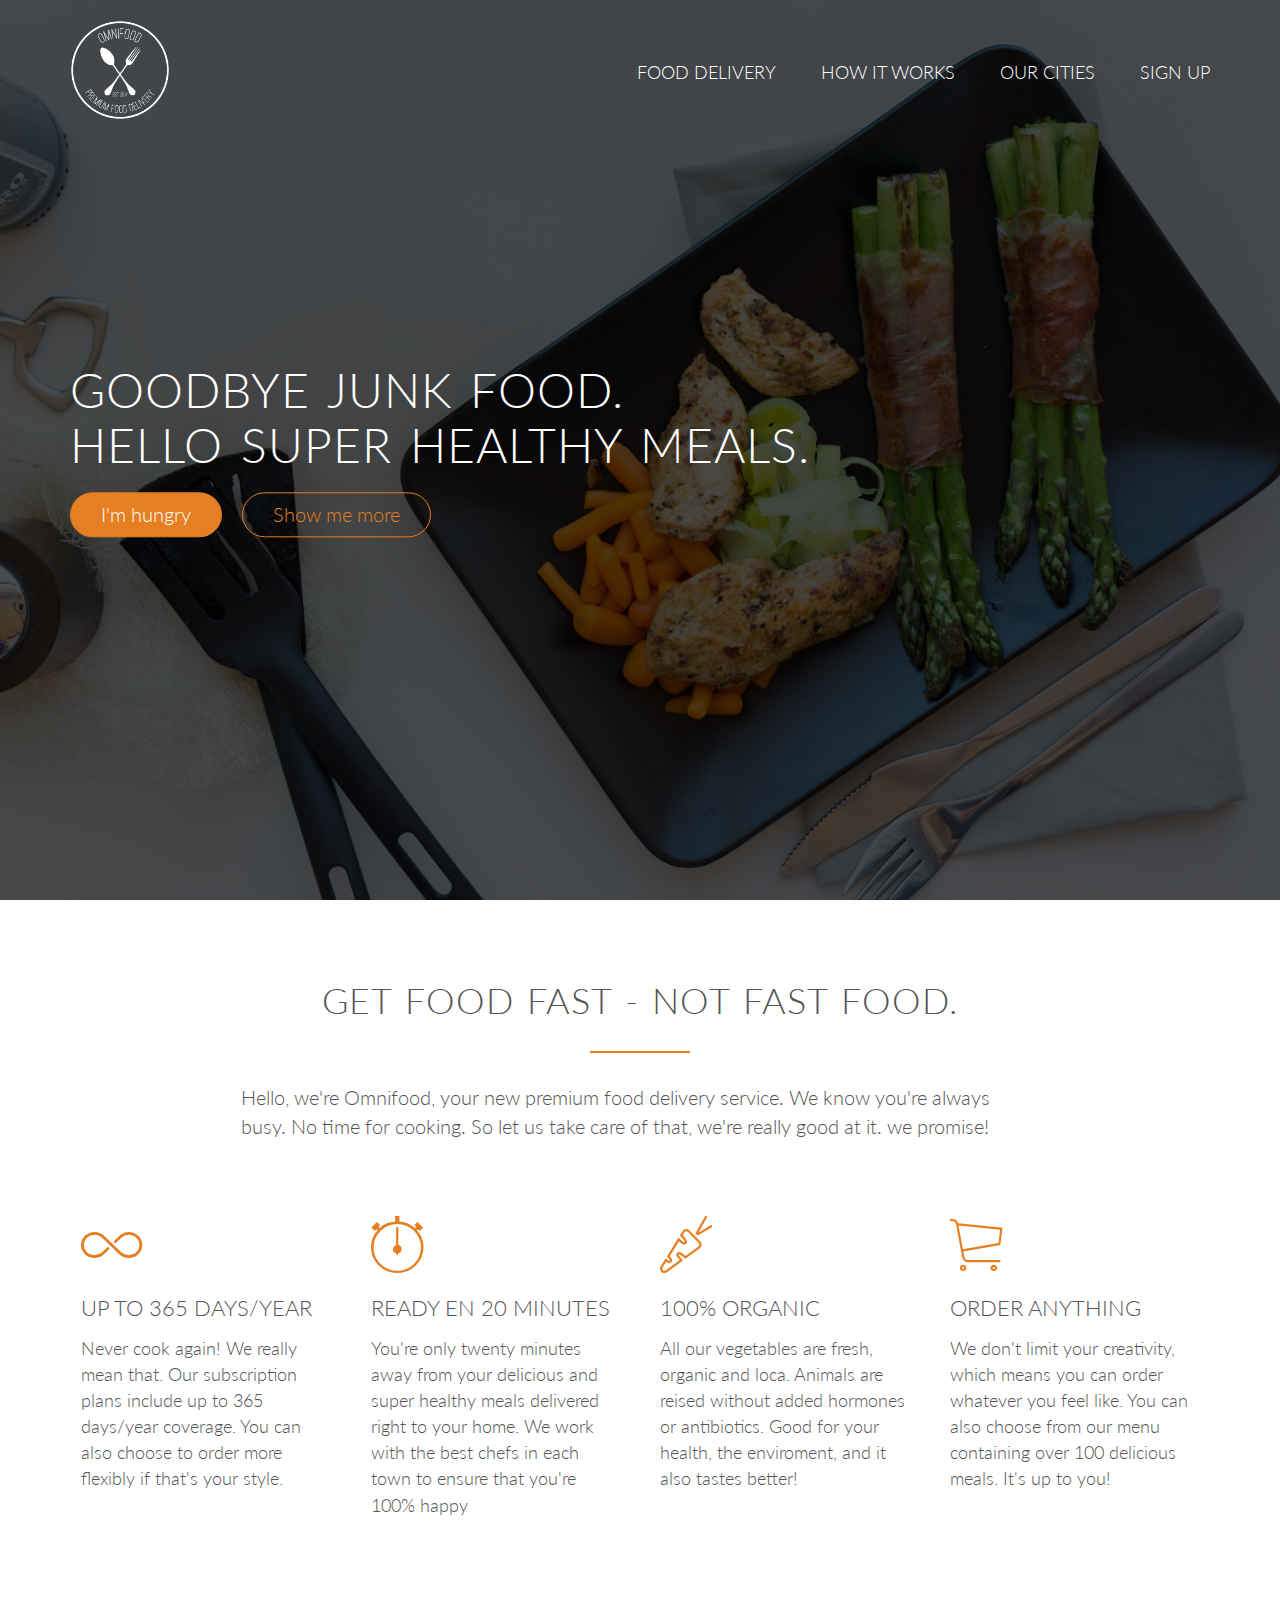
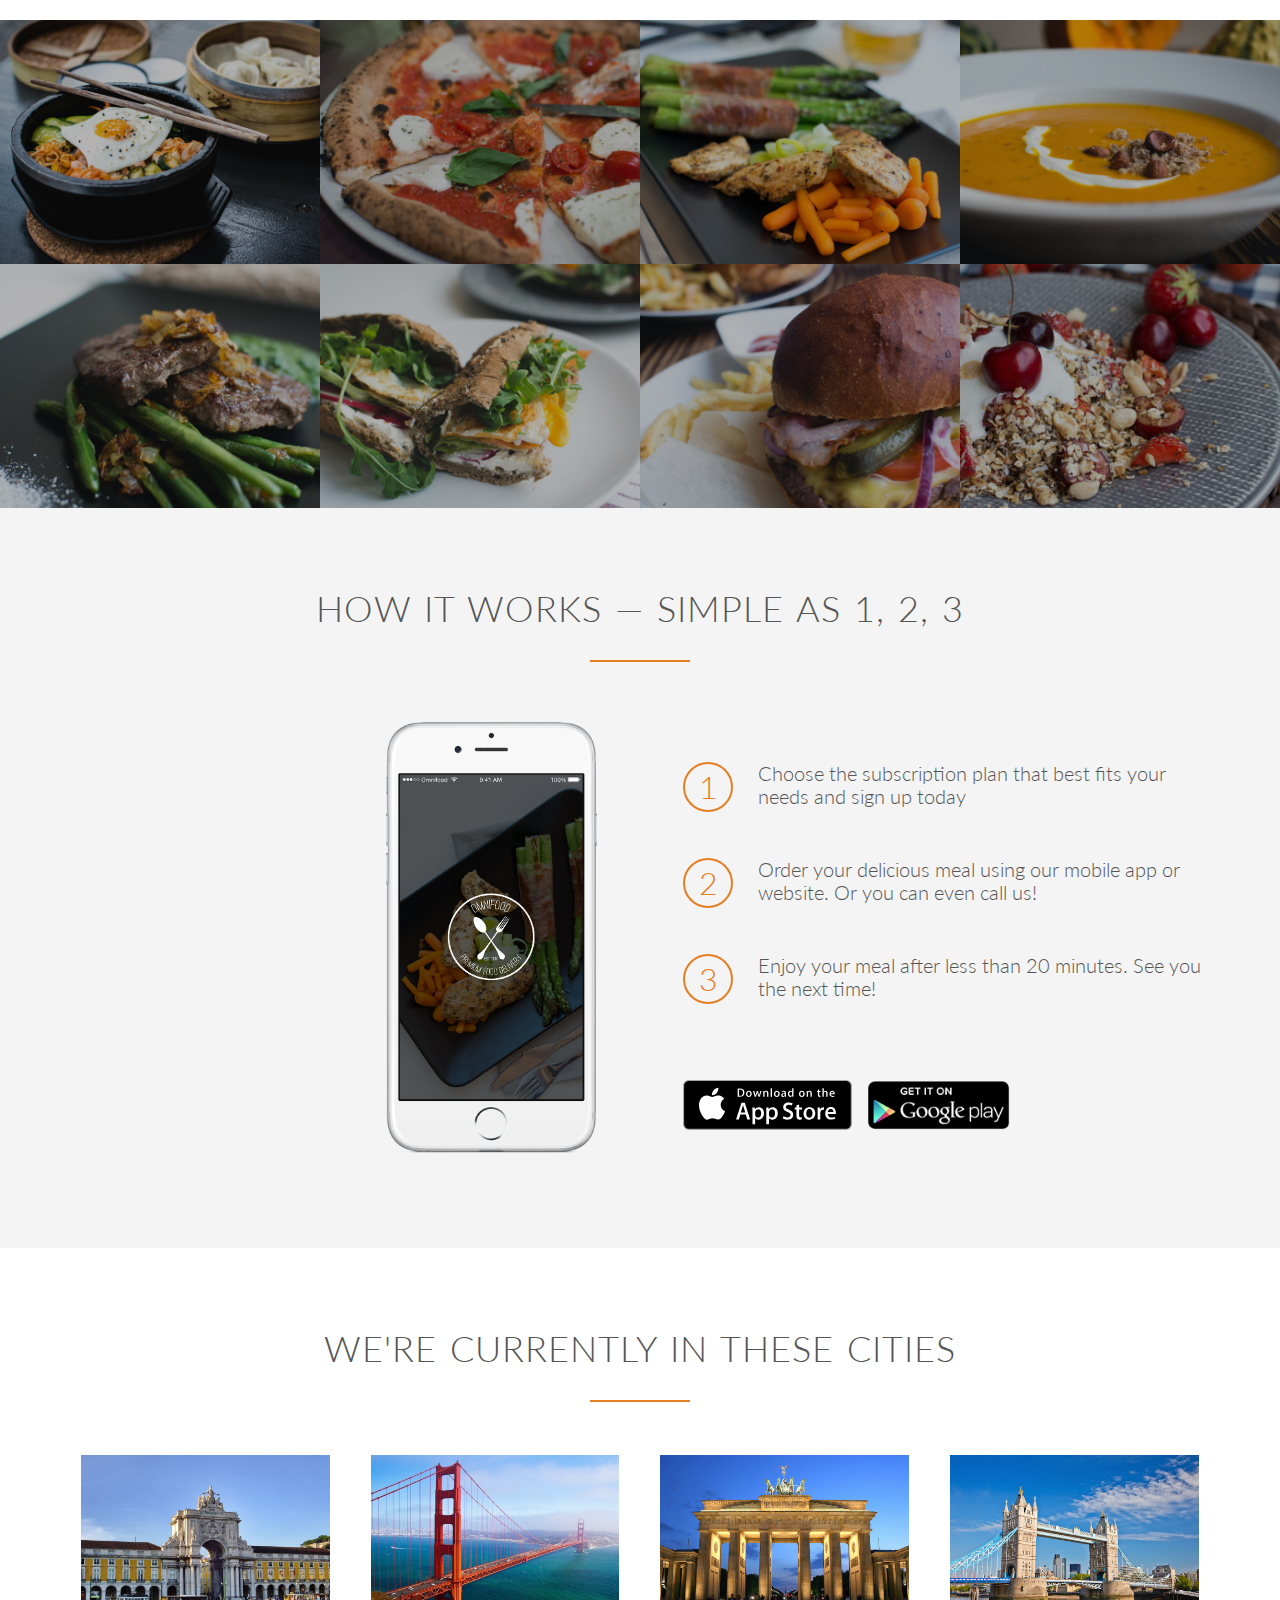
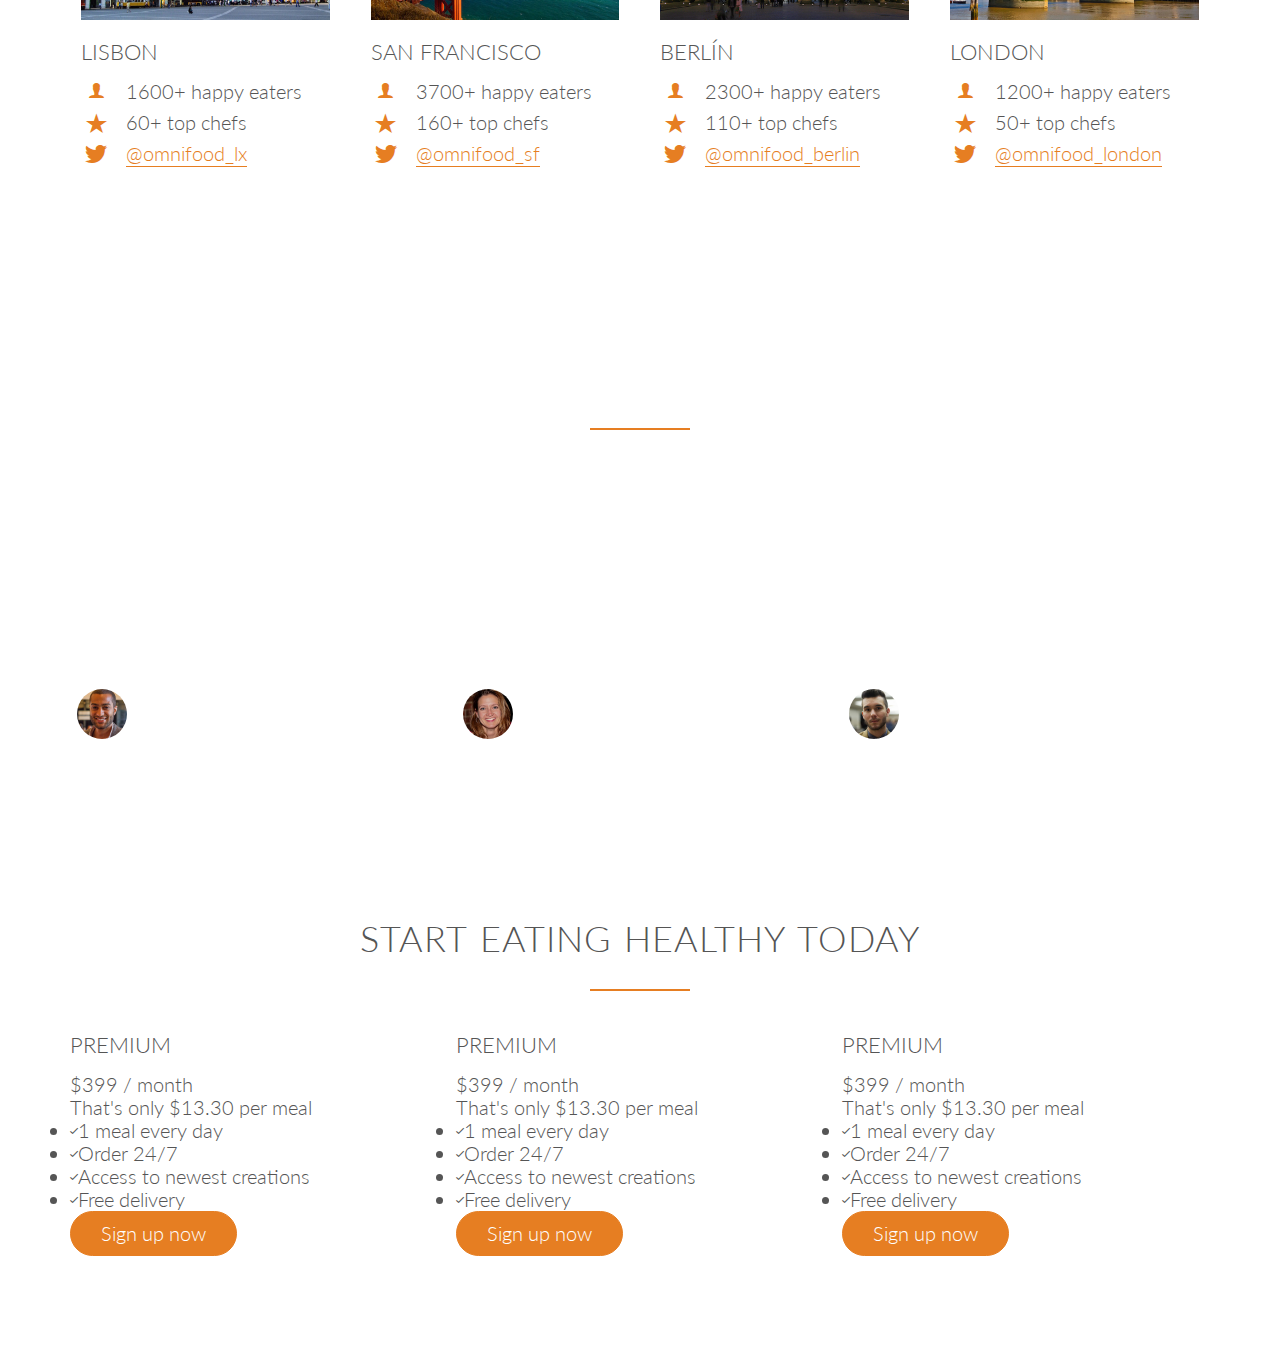
==== index.html @ 0e15d828 "subiendo" ====
<!DOCTYPE html>
<html lang="en">
  <head>
    <meta charset="UTF-8" />
    <meta http-equiv="X-UA-Compatible" content="IE=edge" />
    <meta name="viewport" content="width=device-width, initial-scale=1.0" />

    <link rel="stylesheet" href="./vendors/css/normalize.css" />
    <link rel="stylesheet" href="vendors/css/grid.css" />
    <link rel="stylesheet" href="./vendors/css/ionicons.css" />
    <link rel="stylesheet" href="./resources/css/style.css" />
    <link
      href="https://fonts.googleapis.com/css?family=Lato:100,300,400,300italic"
      rel="stylesheet"
      type="text/css"
    />
    <title>Omnifood</title>
  </head>
  <body>
    <header>
      <nav>
        <div class="row">
          <img
            src="./resources/img/logo-white.png"
            alt="Omnifood logo"
            class="logo"
          />
          <ul class="main-nav">
            <li><a href="#">Food delivery</a></li>
            <li><a href="#">How it works</a></li>
            <li><a href="#">Our cities</a></li>
            <li><a href="#">Sign up</a></li>
          </ul>
        </div>
      </nav>
      <div class="hero-text-box">
        <h1>
          Goodbye junk food.<br />
          Hello super healthy meals.
        </h1>
        <a class="btn btn-full" href="#">I'm hungry</a>
        <a class="btn btn-ghost" href="#">Show me more</a>
      </div>
    </header>

    <section class="section-features">
      <div class="row">
        <h2>Get food fast - not fast food.</h2>
        <p class="long-copy">
          Hello, we're Omnifood, your new premium food delivery service. We know
          you're always busy. No time for cooking. So let us take care of that,
          we're really good at it. we promise!
        </p>
      </div>
      <div class="row">
        <div class="col span-1-of-4 box">
          <i class="ion-ios-infinite-outline icon-big"></i>
          <h3>Up to 365 days/year</h3>
          <p>
            Never cook again! We really mean that. Our subscription plans
            include up to 365 days/year coverage. You can also choose to order
            more flexibly if that's your style.
          </p>
        </div>
        <div class="col span-1-of-4 box">
          <i class="ion-ios-stopwatch-outline icon-big"></i>
          <h3>Ready en 20 minutes</h3>
          <p>
            You're only twenty minutes away from your delicious and super
            healthy meals delivered right to your home. We work with the best
            chefs in each town to ensure that you're 100% happy
          </p>
        </div>
        <div class="col span-1-of-4 box">
          <i class="ion-ios-nutrition-outline icon-big"></i>
          <h3>100% organic</h3>
          <p>
            All our vegetables are fresh, organic and loca. Animals are reised
            without added hormones or antibiotics. Good for your health, the
            enviroment, and it also tastes better!
          </p>
        </div>
        <div class="col span-1-of-4 box">
          <i class="ion-ios-cart-outline icon-big"></i>
          <h3>Order anything</h3>
          <p>
            We don't limit your creativity, which means you can order whatever
            you feel like. You can also choose from our menu containing over 100
            delicious meals. It's up to you!
          </p>
        </div>
      </div>
    </section>

    <section class="section-meals">
      <ul class="meals-showcase clearfix">
        <li>
          <figure class="meal-photo">
            <img
              src="./resources/img/1.jpg"
              alt="Korean bibmbap with egg and vegetables"
            />
          </figure>
        </li>
        <li>
          <figure class="meal-photo">
            <img
              src="./resources/img/2.jpg"
              alt="Simple italian pizza with cherry tomatoes"
            />
          </figure>
        </li>
        <li>
          <figure class="meal-photo">
            <img
              src="./resources/img/3.jpg"
              alt="Chicken breast steak with vegetables"
            />
          </figure>
        </li>
        <li>
          <figure class="meal-photo">
            <img src="./resources/img/4.jpg" alt="Autumn pumpkin soup" />
          </figure>
        </li>
      </ul>
      <ul class="meals-showcase clearfix">
        <li>
          <figure class="meal-photo">
            <img
              src="./resources/img/5.jpg"
              alt="Paleo beef steak with vegetables"
            />
          </figure>
        </li>
        <li>
          <figure class="meal-photo">
            <img
              src="./resources/img/6.jpg"
              alt="Healthy baguette with egg and vegetables"
            />
          </figure>
        </li>
        <li>
          <figure class="meal-photo">
            <img
              src="./resources/img/7.jpg"
              alt="Burger with cheddar and bacon"
            />
          </figure>
        </li>
        <li>
          <figure class="meal-photo">
            <img
              src="./resources/img/8.jpg"
              alt="Granola with cherires and strawberries"
            />
          </figure>
        </li>
      </ul>
    </section>

    <section class="section-steps">
      <div class="row">
        <h2>How it works &mdash; Simple as 1, 2, 3</h2>
      </div>
      <div class="row">
        <div class="col span-1-of-2 steps-box">
          <img
            src="./resources/img/app-iPhone.png"
            alt="Omnifood app on iPhone"
            class="app-screen"
          />
        </div>
        <div class="col span-1-of-2 steps-box">
          <div class="works-step">
            <div>1</div>
            <p>
              Choose the subscription plan that best fits your needs and sign up
              today
            </p>
          </div>
          <div class="works-step">
            <div>2</div>
            <p>
              Order your delicious meal using our mobile app or website. Or you
              can even call us!
            </p>
          </div>
          <div class="works-step">
            <div>3</div>
            <p>
              Enjoy your meal after less than 20 minutes. See you the next time!
            </p>
          </div>

          <a href="#" class="btn-app"
            ><img src="./resources/img/download-app.svg" alt="App Store Button"
          /></a>
          <a href="#" class="btn-app"
            ><img
              src="./resources/img/download-app-android.png"
              alt="Google Store Button"
          /></a>
        </div>
      </div>
    </section>

    <section class="section-cities">
      <div class="row">
        <h2>We're currently in these cities</h2>
      </div>
      <div class="row">
        <div class="col span-1-of-4 box">
          <img src="./resources/img/lisbon-3.jpg" alt="Lisbon" />
          <h3>Lisbon</h3>
          <div class="city-feature">
            <i class="ion-ios-person icon-small"></i>
            1600+ happy eaters
          </div>
          <div class="city-feature">
            <i class="ion-ios-star icon-small"></i>
            60+ top chefs
          </div>
          <div class="city-feature">
            <i class="ion-social-twitter icon-small"></i>
            <a href="#">@omnifood_lx</a>
          </div>
        </div>
        <div class="col span-1-of-4 box">
          <img src="./resources/img/san-francisco.jpg" alt="San Francisco" />
          <h3>San Francisco</h3>
          <div class="city-feature">
            <i class="ion-ios-person icon-small"></i>
            3700+ happy eaters
          </div>
          <div class="city-feature">
            <i class="ion-ios-star icon-small"></i>
            160+ top chefs
          </div>
          <div class="city-feature">
            <i class="ion-social-twitter icon-small"></i>
            <a href="#">@omnifood_sf</a>
          </div>
        </div>
        <div class="col span-1-of-4 box">
          <img src="./resources/img/berlin.jpg" alt="Berlin" />
          <h3>Berlín</h3>
          <div class="city-feature">
            <i class="ion-ios-person icon-small"></i>
            2300+ happy eaters
          </div>
          <div class="city-feature">
            <i class="ion-ios-star icon-small"></i>
            110+ top chefs
          </div>
          <div class="city-feature">
            <i class="ion-social-twitter icon-small"></i>
            <a href="#">@omnifood_berlin</a>
          </div>
        </div>
        <div class="col span-1-of-4 box">
          <img src="./resources/img/london.jpg" alt="London" />
          <h3>London</h3>
          <div class="city-feature">
            <i class="ion-ios-person icon-small"></i>
            1200+ happy eaters
          </div>
          <div class="city-feature">
            <i class="ion-ios-star icon-small"></i>
            50+ top chefs
          </div>
          <div class="city-feature">
            <i class="ion-social-twitter icon-small"></i>
            <a href="#">@omnifood_london</a>
          </div>
        </div>
      </div>
    </section>

    <section class="section-testimonials">
      <div class="row">
        <h2>Our customers can't live withous us</h2>
      </div>
      <div class="row">
        <div class="col span-1-of-3">
          <blockquote>
            Omnifood is just awesome! I just launched a startup which leaves me
            with no time for cooking, so Omnifood is a life-saver. Now that I
            got used to it, I couldn't live without my daily meals!
            <cite
              ><img src="./resources/img/customer-1.jpg" alt="" />Alberto
              Duncan</cite
            >
          </blockquote>
        </div>
        <div class="col span-1-of-3">
          <blockquote>
            I was looking for a quick and ease food delivery service in San
            Francisco. I tried a lot of them and ended up with Omnifood. Best
            food delivery service in the Bay Area. Keep up the great work!
            <cite
              ><img src="./resources/img/customer-2.jpg" alt="" />Joana
              Silva</cite
            >
          </blockquote>
        </div>
        <div class="col span-1-of-3">
          <blockquote>
            Inexpensive healthy and great-tasting mels, delivered right to my
            home. We have lots of food delivery here in Lisbon, but no one comes
            even close to Omnifood. Me and my family are so in love!
            <cite
              ><img src="./resources/img/customer-3.jpg" alt="" />Milton
              Chapman</cite
            >
          </blockquote>
        </div>
      </div>
    </section>

    <section class="section-plans">
      <div class="row">
        <h2>Start eating healthy today</h2>
      </div>
      <div class="row">
        <div class="col span-1-of-3">
          <div class="plan-box">
            <div>
              <h3>Premium</h3>
              <p class="plan-price">$399 / month</p>
              <p class="plan-price-meal">That's only $13.30 per meal</p>
            </div>
            <div>
              <ul>
                <li><i class="ion-ios-checkmark-empty"></i>1 meal every day</li>
                <li><i class="ion-ios-checkmark-empty"></i>Order 24/7</li>
                <li>
                  <i class="ion-ios-checkmark-empty"></i>Access to newest
                  creations
                </li>
                <li><i class="ion-ios-checkmark-empty"></i>Free delivery</li>
              </ul>
            </div>
            <div>
              <a href="#" class="btn btn-full">Sign up now</a>
            </div>
          </div>
        </div>
        <div class="col span-1-of-3">
          <div class="plan-box">
            <div>
              <h3>Premium</h3>
              <p class="plan-price">$399 / month</p>
              <p class="plan-price-meal">That's only $13.30 per meal</p>
            </div>
            <div>
              <ul>
                <li><i class="ion-ios-checkmark-empty"></i>1 meal every day</li>
                <li><i class="ion-ios-checkmark-empty"></i>Order 24/7</li>
                <li>
                  <i class="ion-ios-checkmark-empty"></i>Access to newest
                  creations
                </li>
                <li><i class="ion-ios-checkmark-empty"></i>Free delivery</li>
              </ul>
            </div>
            <div>
              <a href="#" class="btn btn-full">Sign up now</a>
            </div>
          </div>
        </div>
        <div class="col span-1-of-3">
          <div class="plan-box">
            <div>
              <h3>Premium</h3>
              <p class="plan-price">$399 / month</p>
              <p class="plan-price-meal">That's only $13.30 per meal</p>
            </div>
            <div>
              <ul>
                <li><i class="ion-ios-checkmark-empty"></i>1 meal every day</li>
                <li><i class="ion-ios-checkmark-empty"></i>Order 24/7</li>
                <li>
                  <i class="ion-ios-checkmark-empty"></i>Access to newest
                  creations
                </li>
                <li><i class="ion-ios-checkmark-empty"></i>Free delivery</li>
              </ul>
            </div>
            <div>
              <a href="#" class="btn btn-full">Sign up now</a>
            </div>
          </div>
        </div>
      </div>
    </section>
  </body>
</html>
---- vendors/css/grid.css ----
/*  SECTIONS  ============================================================================= */

.section {
	clear: both;
	padding: 0px;
	margin: 0px;
}

/*  GROUPING  ============================================================================= */

.row {
    zoom: 1; /* For IE 6/7 (trigger hasLayout) */
}

.row:before,
.row:after {
    content:"";
    display:table;
}
.row:after {
    clear:both;
}

/*  GRID COLUMN SETUP   ==================================================================== */

.col {
	display: block;
	float:left;
	margin: 1% 0 1% 1.6%;
}

.col:first-child { margin-left: 0; } /* all browsers except IE6 and lower */


/*  REMOVE MARGINS AS ALL GO FULL WIDTH AT 480 PIXELS */

@media only screen and (max-width: 480px) {
	.col { 
		/*margin: 1% 0 1% 0%;*/
        margin: 0;
	}
}


/*  GRID OF TWO   ============================================================================= */


.span-2-of-2 {
	width: 100%;
}

.span-1-of-2 {
	width: 49.2%;
}

/*  GO FULL WIDTH AT LESS THAN 480 PIXELS */

@media only screen and (max-width: 480px) {
	.span-2-of-2 {
		width: 100%; 
	}
	.span-1-of-2 {
		width: 100%; 
	}
}


/*  GRID OF THREE   ============================================================================= */

	
.span-3-of-3 {
	width: 100%; 
}

.span-2-of-3 {
	width: 66.13%; 
}

.span-1-of-3 {
	width: 32.26%; 
}


/*  GO FULL WIDTH AT LESS THAN 480 PIXELS */

@media only screen and (max-width: 480px) {
	.span-3-of-3 {
		width: 100%; 
	}
	.span-2-of-3 {
		width: 100%; 
	}
	.span-1-of-3 {
		width: 100%;
	}
}

/*  GRID OF FOUR   ============================================================================= */

	
.span-4-of-4 {
	width: 100%; 
}

.span-3-of-4 {
	width: 74.6%; 
}

.span-2-of-4 {
	width: 49.2%; 
}

.span-1-of-4 {
	width: 23.8%; 
}


/*  GO FULL WIDTH AT LESS THAN 480 PIXELS */

@media only screen and (max-width: 480px) {
	.span-4-of-4 {
		width: 100%; 
	}
	.span-3-of-4 {
		width: 100%; 
	}
	.span-2-of-4 {
		width: 100%; 
	}
	.span-1-of-4 {
		width: 100%; 
	}
}


/*  GRID OF FIVE   ============================================================================= */

	
.span-5-of-5 {
	width: 100%;
}

.span-4-of-5 {
  	width: 79.68%; 
}

.span-3-of-5 {
  	width: 59.36%; 
}

.span-2-of-5 {
  	width: 39.04%;
}

.span-1-of-5 {
  	width: 18.72%;
}


/*  GO FULL WIDTH AT LESS THAN 480 PIXELS */

@media only screen and (max-width: 480px) {
	.span-5-of-5 {
		width: 100%; 
	}
	.span-4-of-5 {
		width: 100%; 
	}
	.span-3-of-5 {
		width: 100%; 
	}
	.span-2-of-5 {
		width: 100%; 
	}
	.span-1-of-5 {
		width: 100%; 
	}
}


/*  GRID OF SIX   ============================================================================= */


.span-6-of-6 {
	width: 100%;
}

.span-5-of-6 {
  	width: 83.06%;
}

.span-4-of-6 {
  	width: 66.13%;
}

.span-3-of-6 {
  	width: 49.2%;
}

.span-2-of-6 {
  	width: 32.26%;
}

.span-1-of-6 {
  	width: 15.33%;
}


/*  GO FULL WIDTH AT LESS THAN 480 PIXELS */

@media only screen and (max-width: 480px) {
	.span-6-of-6 {
		width: 100%; 
	}
	.span-5-of-6 {
		width: 100%; 
	}
	.span-4-of-6 {
		width: 100%; 
	}
	.span-3-of-6 {
		width: 100%; 
	}
	.span-2-of-6 {
		width: 100%; 
	}
	.span-1-of-6 {
		width: 100%; 
	}
}



/*  GRID OF SEVEN   ============================================================================= */


.span-7-of-7 {
	width: 100%;
}

.span-6-of-7 {
	width: 85.48%;
}

.span-5-of-7 {
  	width: 70.97%;
}

.span-4-of-7 {
  	width: 56.45%;
}

.span-3-of-7 {
  	width: 41.94%;
}

.span-2-of-7 {
  	width: 27.42%;
}

.span-1-of-7 {
  	width: 12.91%;
}


/*  GO FULL WIDTH AT LESS THAN 480 PIXELS */

@media only screen and (max-width: 480px) {
	.span-7-of-7 {
		width: 100%; 
	}
	.span-6-of-7 {
		width: 100%; 
	}
	.span-5-of-7 {
		width: 100%; 
	}
	.span-4-of-7 {
		width: 100%; 
	}
	.span-3-of-7 {
		width: 100%; 
	}
	.span-2-of-7 {
		width: 100%; 
	}
	.span-1-of-7 {
		width: 100%; 
	}
}


/*  GRID OF EIGHT   ============================================================================= */

	
.span-8-of-8 {
	width: 100%;
}

.span-7-of-8 {
	width: 87.3%; 
}

.span-6-of-8 {
	width: 74.6%; 
}

.span-5-of-8 {
	width: 61.9%; 
}

.span-4-of-8 {
	width: 49.2%; 
}

.span-3-of-8 {
	width: 36.5%;
}

.span-2-of-8 {
	width: 23.8%; 
}

.span-1-of-8 {
	width: 11.1%; 
}


/*  GO FULL WIDTH AT LESS THAN 480 PIXELS */

@media only screen and (max-width: 480px) {
	.span-8-of-8 {
		width: 100%; 
	}
	.span-7-of-8 {
		width: 100%; 
	}
	.span-6-of-8 {
		width: 100%; 
	}
	.span-5-of-8 {
		width: 100%; 
	}
	.span-4-of-8 {
		width: 100%; 
	}
	.span-3-of-8 {
		width: 100%; 
	}
	.span-2-of-8 {
		width: 100%; 
	}
	.span-1-of-8 {
		width: 100%; 
	}
}


/*  GRID OF NINE   ============================================================================= */


.span-9-of-9 {
	width: 100%;
}

.span-8-of-9 {
	width: 88.71%;
}

.span-7-of-9 {
	width: 77.42%; 
}

.span-6-of-9 {
	width: 66.13%; 
}

.span-5-of-9 {
	width: 54.84%; 
}

.span-4-of-9 {
	width: 43.55%; 
}

.span-3-of-9 {
	width: 32.26%;
}

.span-2-of-9 {
	width: 20.97%; 
}

.span-1-of-9 {
	width: 9.68%; 
}


/*  GO FULL WIDTH AT LESS THAN 480 PIXELS */

@media only screen and (max-width: 480px) {
	.span-9-of-9 {
		width: 100%; 
	}
	.span-8-of-9 {
		width: 100%; 
	}
	.span-7-of-9 {
		width: 100%; 
	}
	.span-6-of-9 {
		width: 100%; 
	}
	.span-5-of-9 {
		width: 100%; 
	}
	.span-4-of-9 {
		width: 100%; 
	}
	.span-3-of-9 {
		width: 100%; 
	}
	.span-2-of-9 {
		width: 100%; 
	}
	.span-1-of-9 {
		width: 100%; 
	}
}


/*  GRID OF TEN   ============================================================================= */


.span-10-of-10 {
	width: 100%;
}

.span-9-of-10 {
	width: 89.84%;
}

.span-8-of-10 {
	width: 79.68%;
}

.span-7-of-10 {
	width: 69.52%; 
}

.span-6-of-10 {
	width: 59.36%; 
}

.span-5-of-10 {
	width: 49.2%; 
}

.span-4-of-10 {
	width: 39.04%; 
}

.span-3-of-10 {
	width: 28.88%;
}

.span-2-of-10 {
	width: 18.72%; 
}

.span-1-of-10 {
	width: 8.56%; 
}


/*  GO FULL WIDTH AT LESS THAN 480 PIXELS */

@media only screen and (max-width: 480px) {
	.span-10-of-10 {
		width: 100%; 
	}
	.span-9-of-10 {
		width: 100%; 
	}
	.span-8-of-10 {
		width: 100%; 
	}
	.span-7-of-10 {
		width: 100%; 
	}
	.span-6-of-10 {
		width: 100%; 
	}
	.span-5-of-10 {
		width: 100%; 
	}
	.span-4-of-10 {
		width: 100%; 
	}
	.span-3-of-10 {
		width: 100%; 
	}
	.span-2-of-10 {
		width: 100%; 
	}
	.span-1-of-10 {
		width: 100%; 
	}
}


/*  GRID OF ELEVEN   ============================================================================= */

.span-11-of-11 {
	width: 100%;
}

.span-10-of-11 {
	width: 90.76%;
}

.span-9-of-11 {
	width: 81.52%;
}

.span-8-of-11 {
	width: 72.29%;
}

.span-7-of-11 {
	width: 63.05%; 
}

.span-6-of-11 {
	width: 53.81%; 
}

.span-5-of-11 {
	width: 44.58%; 
}

.span-4-of-11 {
	width: 35.34%; 
}

.span-3-of-11 {
	width: 26.1%;
}

.span-2-of-11 {
	width: 16.87%; 
}

.span-1-of-11 {
	width: 7.63%; 
}


/*  GO FULL WIDTH AT LESS THAN 480 PIXELS */

@media only screen and (max-width: 480px) {
	.span-11-of-11 {
		width: 100%; 
	}
	.span-10-of-11 {
		width: 100%; 
	}
	.span-9-of-11 {
		width: 100%; 
	}
	.span-8-of-11 {
		width: 100%; 
	}
	.span-7-of-11 {
		width: 100%; 
	}
	.span-6-of-11 {
		width: 100%; 
	}
	.span-5-of-11 {
		width: 100%; 
	}
	.span-4-of-11 {
		width: 100%; 
	}
	.span-3-of-11 {
		width: 100%; 
	}
	.span-2-of-11 {
		width: 100%; 
	}
	.span-1-of-11 {
		width: 100%; 
	}
}


/*  GRID OF TWELVE   ============================================================================= */

.span-12-of-12 {
	width: 100%;
}

.span-11-of-12 {
	width: 91.53%;
}

.span-10-of-12 {
	width: 83.06%;
}

.span-9-of-12 {
	width: 74.6%;
}

.span-8-of-12 {
	width: 66.13%;
}

.span-7-of-12 {
	width: 57.66%; 
}

.span-6-of-12 {
	width: 49.2%; 
}

.span-5-of-12 {
	width: 40.73%; 
}

.span-4-of-12 {
	width: 32.26%; 
}

.span-3-of-12 {
	width: 23.8%;
}

.span-2-of-12 {
	width: 15.33%; 
}

.span-1-of-12 {
	width: 6.86%; 
}


/*  GO FULL WIDTH AT LESS THAN 480 PIXELS */

@media only screen and (max-width: 480px) {
	.span-12-of-12 {
		width: 100%; 
	}
	.span-11-of-12 {
		width: 100%; 
	}
	.span-10-of-12 {
		width: 100%; 
	}
	.span-9-of-12 {
		width: 100%; 
	}
	.span-8-of-12 {
		width: 100%; 
	}
	.span-7-of-12 {
		width: 100%; 
	}
	.span-6-of-12 {
		width: 100%; 
	}
	.span-5-of-12 {
		width: 100%; 
	}
	.span-4-of-12 {
		width: 100%; 
	}
	.span-3-of-12 {
		width: 100%; 
	}
	.span-2-of-12 {
		width: 100%; 
	}
	.span-1-of-12 {
		width: 100%; 
	}
}
---- resources/css/style.css ----
/*BASIC SETUP*/

* {
  margin: 0;
  padding: 0;
  box-sizing: border-box;
}

html {
  background-color: #fff;
  color: #555;
  font-family: "Lato", "Arial", sans-serif;
  font-weight: 300;
  font-size: 20px;
  text-rendering: optimizeLegibility;
}

.clearfix {
  zoom: 1;
}

.clearfix::after {
  content: ".";
  clear: both;
  display: block;
  height: 0;
  visibility: hidden;
}

/*REUSABLE COMPONENTS*/

.row {
  max-width: 1140px;
  margin: 0 auto;
}

section {
  padding: 80px 0;
}

.box {
  padding: 1%;
}

/*HEADINGS*/

h1,
h2,
h3 {
  font-weight: 300;
  text-transform: uppercase;
}

h1 {
  margin-top: 0;
  margin-bottom: 20px;
  color: #fff;
  font-size: 240%;
  word-spacing: 4px;
  letter-spacing: 1px;
}

h2 {
  font-size: 180%;
  word-spacing: 2px;
  text-align: center;
  margin-bottom: 30px;
  letter-spacing: 1px;
}

h2::after {
  content: " ";
  display: block;
  height: 2px;
  background-color: #e67e22;
  width: 100px;
  margin: 0 auto;
  margin-top: 30px;
}

h3 {
  font-size: 110%;
  margin-bottom: 15px;
}

/*PARAGRAPHS*/
.long-copy {
  line-height: 145%;
  width: 70%;
  margin-left: 15%;
}

.box p {
  font-size: 90%;
  line-height: 145%;
}

/*ICONS*/
.icon-big {
  font-size: 350%;
  display: block;
  color: #e67e22;
  margin-bottom: 10px;
}

.icon-small {
  display: inline-block;
  width: 30px;
  text-align: center;
  color: #e67e22;
  font-size: 120%;
  /*Secrets to align text and icons*/
  line-height: 120%;
  margin-right: 10px;
  vertical-align: middle;
  margin-top: -4px;
}

/*LINKS*/
a:link,
a:visited {
  color: #e67e22;
  text-decoration: none;
  padding-bottom: 1px;
  border-bottom: 1px solid #e67e22;
  transition: border-bottom 0.2s, color 0.2s;
}

a:hover,
a:active {
  color: #555;
  border-bottom: 1px solid transparent;
}

/*BUTTONS*/

.btn:link,
.btn:visited {
  display: inline-block;
  padding: 10px 30px;
  font-weight: 300;
  text-decoration: none;
  border-radius: 25px;
  transition: background-color 0.2s, border 0.2s, color 0.2s;
}

.btn:hover,
.btn:active {
  background-color: #cf6d17;
}

.btn-full:link,
.btn-full:visited {
  background-color: #e67e22;
  border: 1px solid #e67e22;
  color: #fff;
  margin-right: 15px;
}

.btn-ghost:link,
.btn-ghost:visited {
  border: 1px solid #e67e22;
  color: #e67e22;
}

.btn-full:hover,
.btn-full:active {
  border: 1px solid #cf6d17;
}

.btn-ghost:hover,
.btn-ghost:active {
  border: 1px solid #e67e22;
  color: #fff;
}

/*HEADER STYLES*/

header {
  background-image: linear-gradient(rgba(0, 0, 0, 0.7), rgba(0, 0, 0, 0.7)),
    url("./img/hero.jpg");
  background-size: cover;
  background-position: center;
  background-attachment: fixed;
  height: 100vh;
}

.hero-text-box {
  position: absolute;
  width: 1140px;
  top: 50%;
  left: 50%;
  transform: translate(-50%, -50%);
}

.logo {
  height: 100px;
  width: auto;
  float: left;
  margin-top: 20px;
}

.main-nav {
  float: right;
  list-style: none;
  margin-top: 60px;
}

.main-nav li {
  display: inline-block;
  margin-left: 40px;
}

.main-nav li a:link,
.main-nav li a:visited {
  padding: 8px 0;
  color: #fff;
  text-decoration: none;
  text-transform: uppercase;
  font-size: 90%;
  border-bottom: 2px solid transparent;
  transition: border-bottom 0.2s ease;
}

.main-nav li a:hover,
.main-nav li a:active {
  border-bottom: 2px solid #e67e22;
}

/*FEATURES*/
.section-features .long-copy {
  margin-bottom: 40px;
}

/*MEALS*/
.section-meals {
  padding: 0;
}

.meals-showcase {
  list-style: none;
  width: 100%;
}

.meals-showcase li {
  display: block;
  float: left;
  width: 25%;
}

.meal-photo {
  width: 100%;
  margin: 0;
  overflow: hidden;
  background-color: #000;
}

.meal-photo img {
  opacity: 0.7;
  width: 100%;
  height: auto;
  transform: scale(1.15);
  transition: transform 0.5s, opacity 0.5s;
}

.meal-photo img:hover {
  opacity: 1;
  transform: scale(1.03);
}

/*HOW IT WORKS*/
.section-steps {
  background-color: #f4f4f4;
}

.steps-box:first-child {
  text-align: right;
  padding-right: 3%;
  margin-top: 30px;
}

.steps-box:last-child {
  padding-left: 3%;
  margin-top: 70px;
}

.app-screen {
  width: 40%;
}

.works-step {
  margin-bottom: 50px;
}

.works-step:last-of-type {
  margin-bottom: 80px;
}

.works-step div {
  color: #e67e22;
  border: 2px solid #e67e22;
  display: block;
  border-radius: 50px;
  height: 50px;
  width: 50px;
  text-align: center;
  padding: 5px;
  float: left;
  font-size: 160%;
  margin-right: 25px;
}

.btn-app:link,
.btn-app:visited {
  border: 0;
}

.btn-app img {
  height: 50px;
  width: auto;
  margin-right: 10px;
}

/*CITIES*/

.box img {
  width: 100%;
  height: auto;
  margin-bottom: 15px;
}

.city-feature {
  margin-bottom: 5px;
}

/*TESTIMONIALS*/

.section-testimonials {
  background-image: linear-gradient(rgba(0, 0, 0, 0.8), rgba(0, 0, 0, 0.8)),
    url("./img/back-customers.jpg");
  background-size: cover;
  color: #fff;
  background-attachment: fixed;
}

blockquote {
  padding: 2%;
  font-style: italic;
  line-height: 145%;
  position: relative;
  margin-top: 40px;
}

blockquote::before {
  content: "\201C";
  font-size: 500%;
  display: block;
  position: absolute;
  top: -5px;
  left: -5px;
}

cite {
  font-size: 90%;
  margin-top: 25px;
  display: block;
}

cite img {
  height: 50px;
  border-radius: 50%;
  margin-right: 10px;
  vertical-align: middle;
}
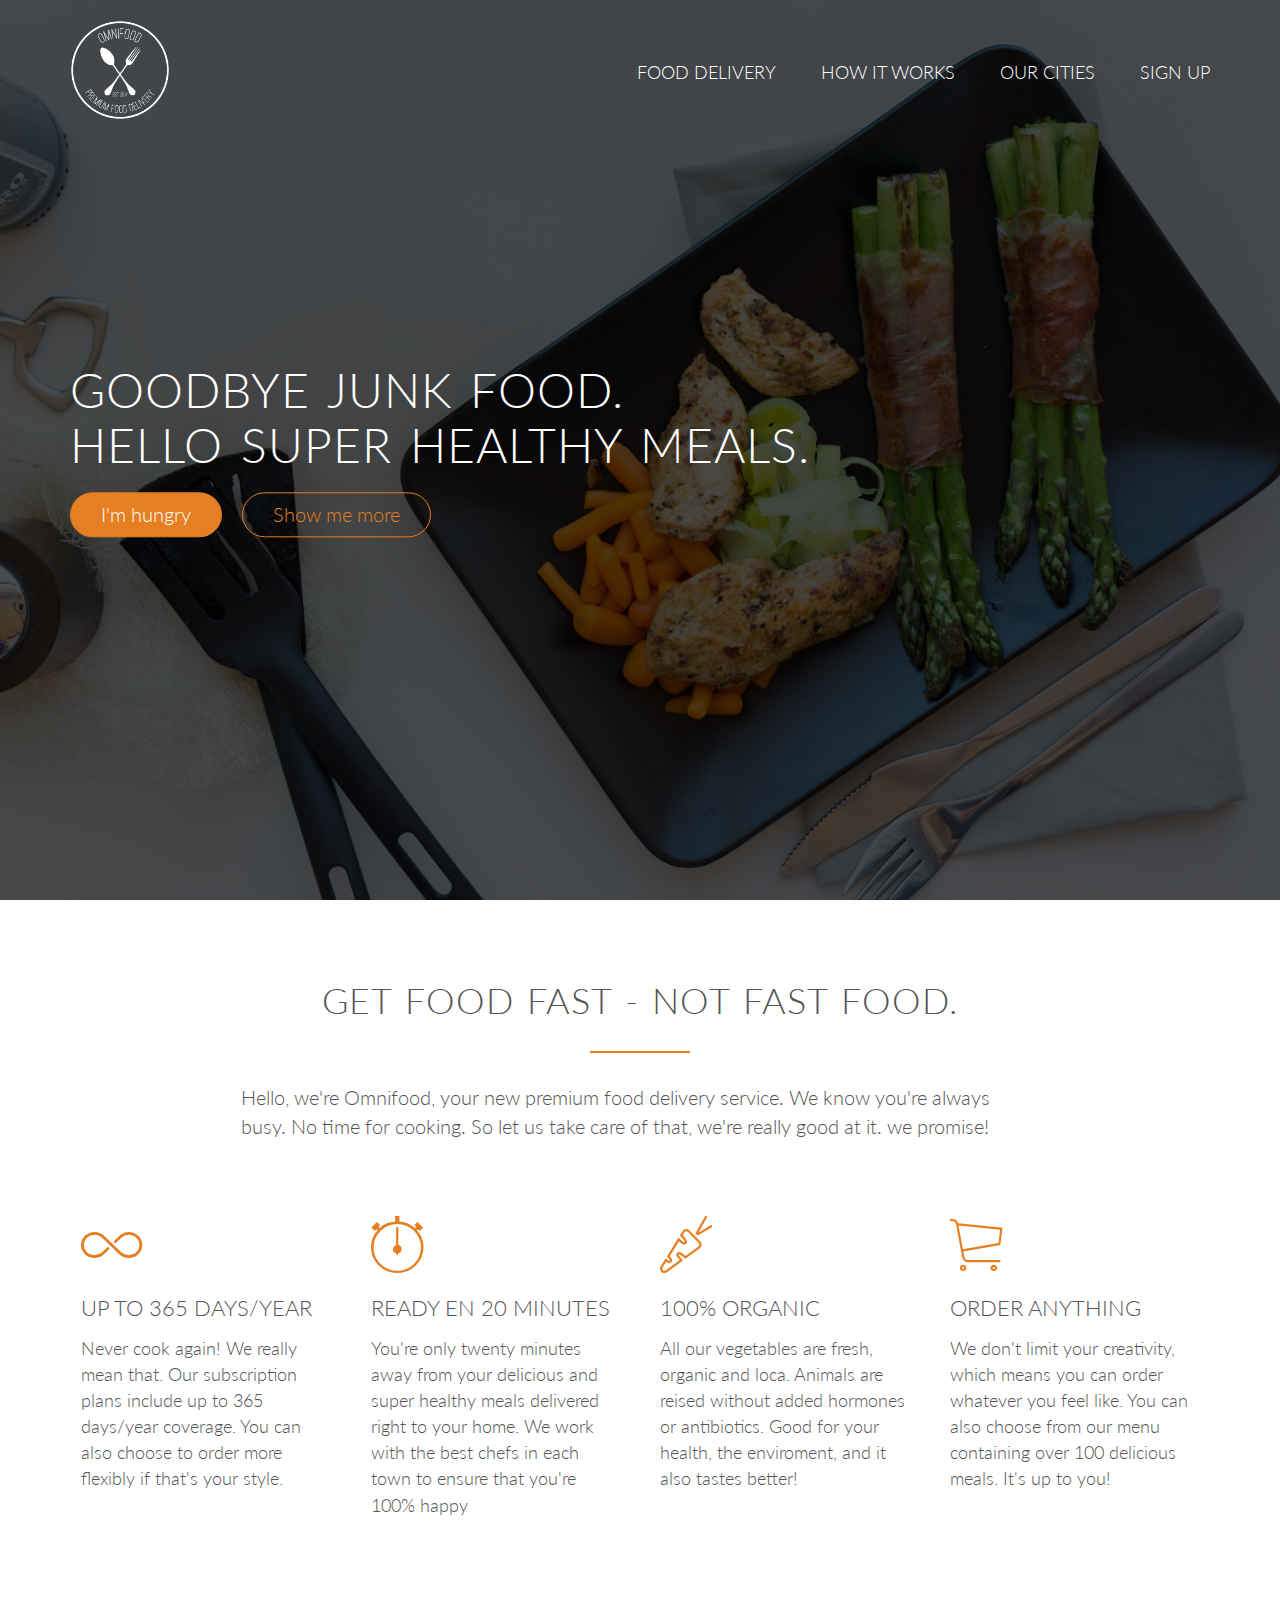
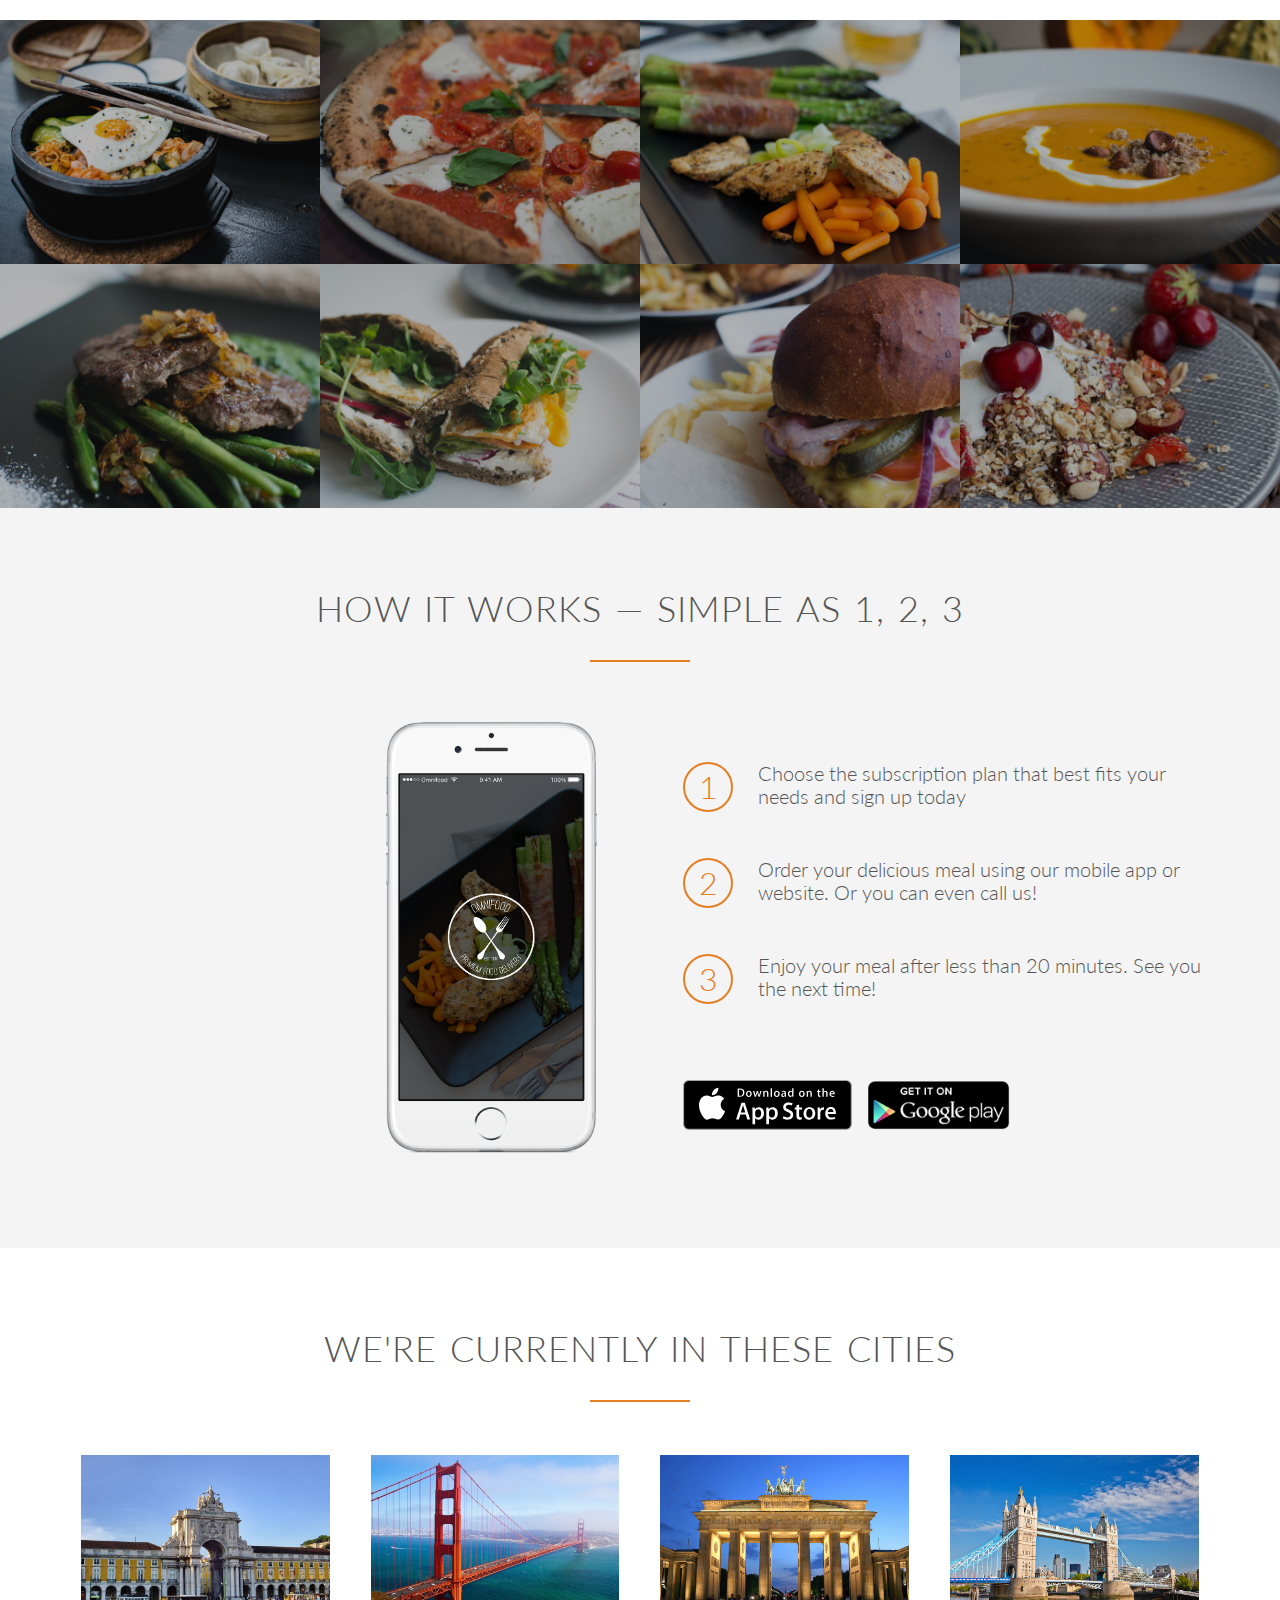
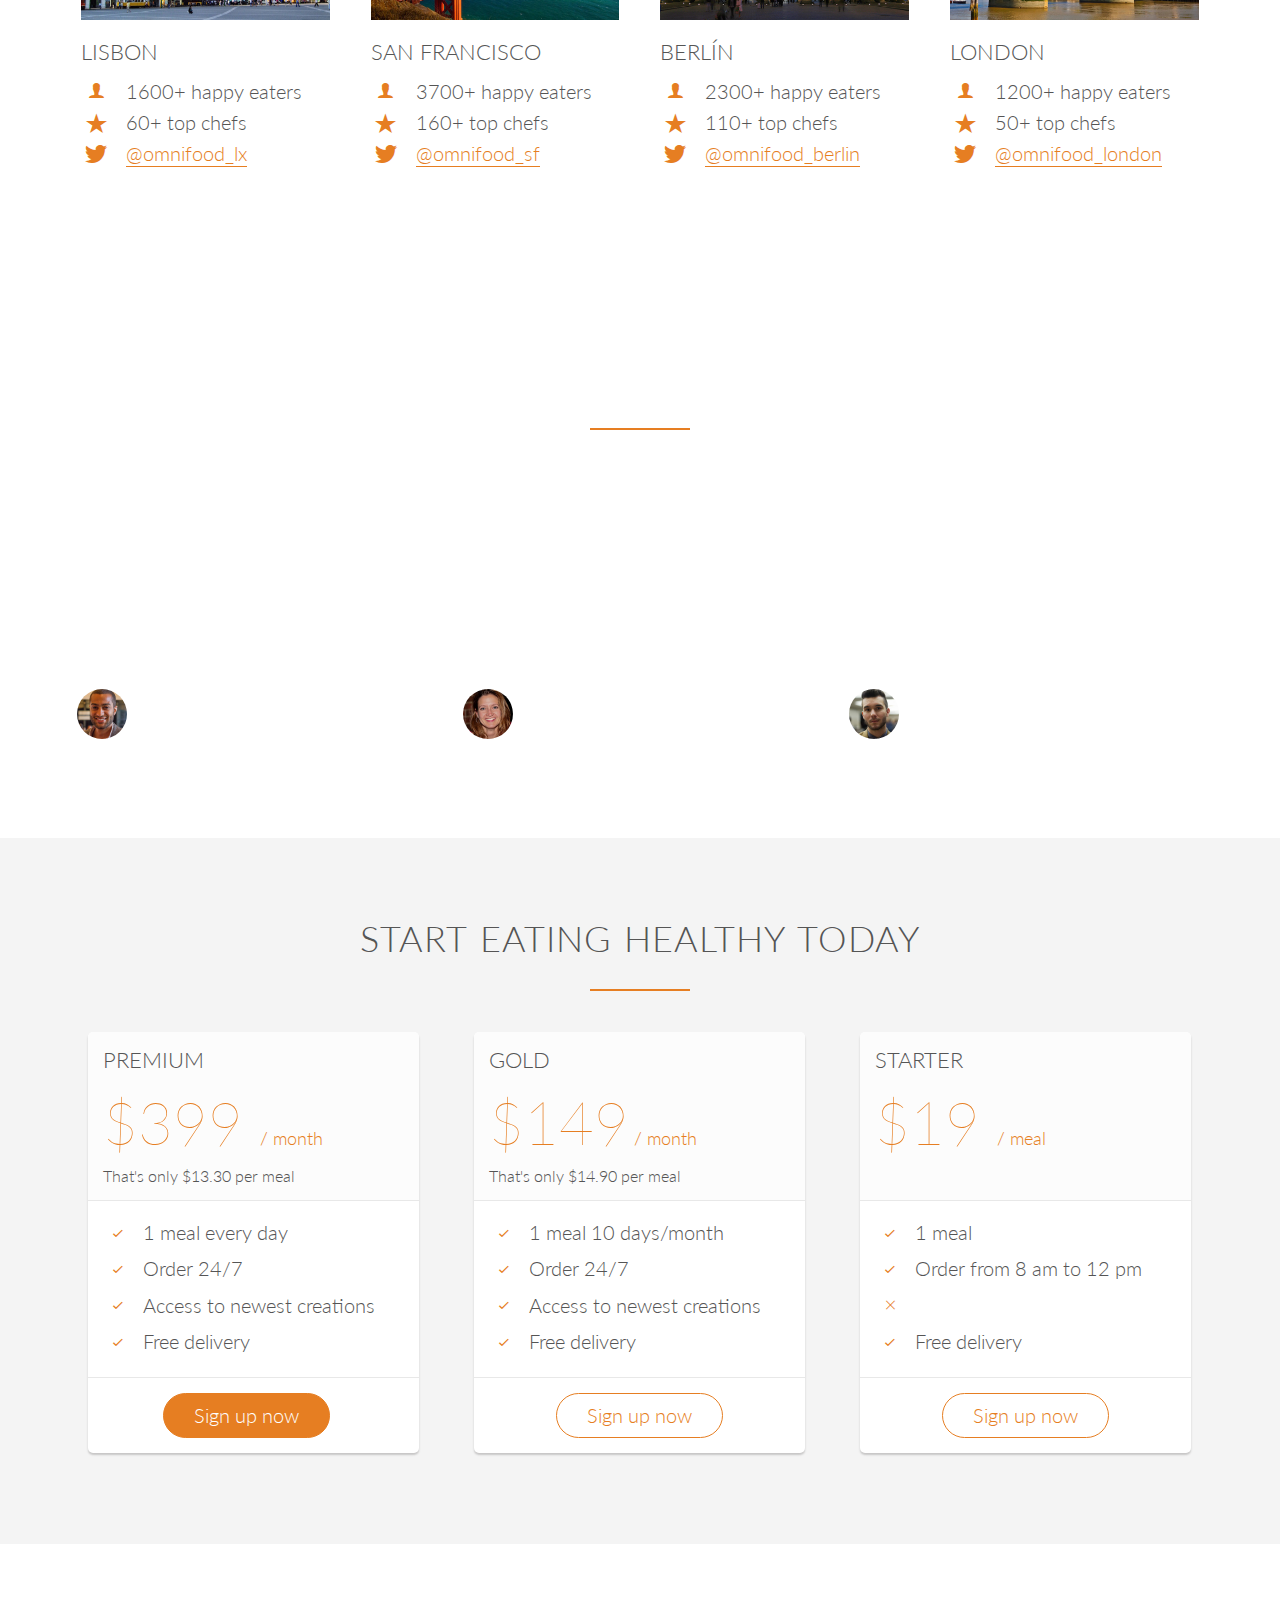
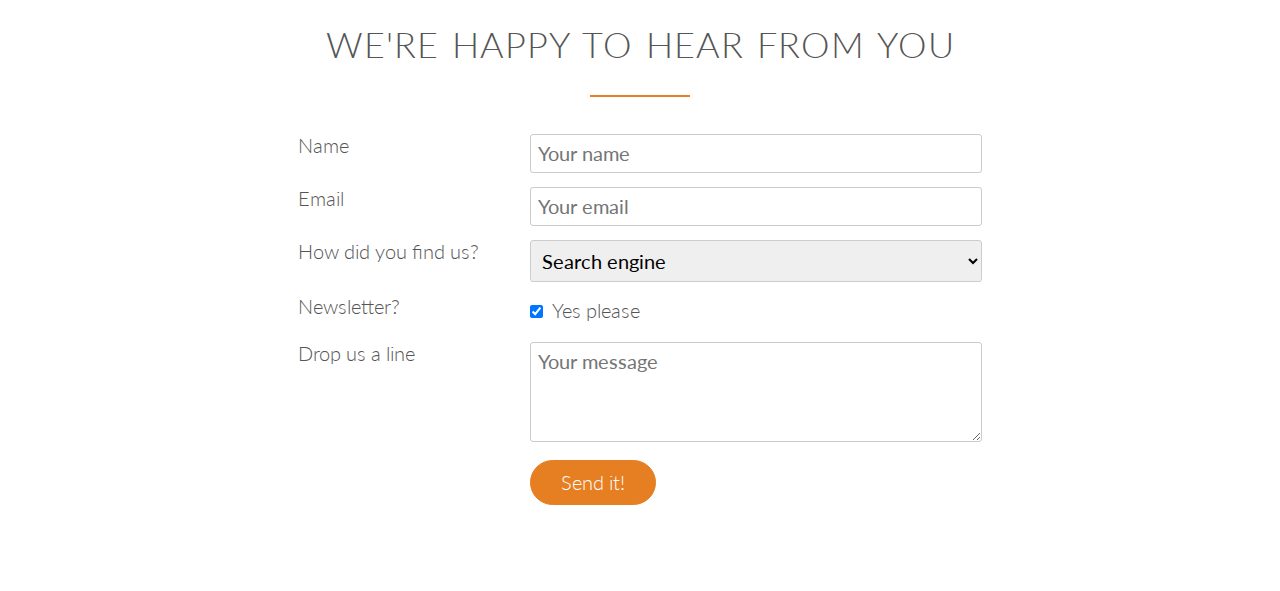
==== commit 8a79b695: "forms" ====
--- a/index.html
+++ b/index.html
@@ -328,18 +328,26 @@
           <div class="plan-box">
             <div>
               <h3>Premium</h3>
-              <p class="plan-price">$399 / month</p>
+              <p class="plan-price">$399 <span> / month</span></p>
               <p class="plan-price-meal">That's only $13.30 per meal</p>
             </div>
             <div>
               <ul>
-                <li><i class="ion-ios-checkmark-empty"></i>1 meal every day</li>
-                <li><i class="ion-ios-checkmark-empty"></i>Order 24/7</li>
-                <li>
-                  <i class="ion-ios-checkmark-empty"></i>Access to newest
-                  creations
-                </li>
-                <li><i class="ion-ios-checkmark-empty"></i>Free delivery</li>
+                <li>
+                  <i class="ion-ios-checkmark-empty icon-small"></i>1 meal every
+                  day
+                </li>
+                <li>
+                  <i class="ion-ios-checkmark-empty icon-small"></i>Order 24/7
+                </li>
+                <li>
+                  <i class="ion-ios-checkmark-empty icon-small"></i>Access to
+                  newest creations
+                </li>
+                <li>
+                  <i class="ion-ios-checkmark-empty icon-small"></i>Free
+                  delivery
+                </li>
               </ul>
             </div>
             <div>
@@ -350,49 +358,147 @@
         <div class="col span-1-of-3">
           <div class="plan-box">
             <div>
-              <h3>Premium</h3>
-              <p class="plan-price">$399 / month</p>
-              <p class="plan-price-meal">That's only $13.30 per meal</p>
+              <h3>Gold</h3>
+              <p class="plan-price">$149<span> / month</span></p>
+              <p class="plan-price-meal">That's only $14.90 per meal</p>
             </div>
             <div>
               <ul>
-                <li><i class="ion-ios-checkmark-empty"></i>1 meal every day</li>
-                <li><i class="ion-ios-checkmark-empty"></i>Order 24/7</li>
-                <li>
-                  <i class="ion-ios-checkmark-empty"></i>Access to newest
-                  creations
-                </li>
-                <li><i class="ion-ios-checkmark-empty"></i>Free delivery</li>
+                <li>
+                  <i class="ion-ios-checkmark-empty icon-small"></i>1 meal 10
+                  days/month
+                </li>
+                <li>
+                  <i class="ion-ios-checkmark-empty icon-small"></i>Order 24/7
+                </li>
+                <li>
+                  <i class="ion-ios-checkmark-empty icon-small"></i>Access to
+                  newest creations
+                </li>
+                <li>
+                  <i class="ion-ios-checkmark-empty icon-small"></i>Free
+                  delivery
+                </li>
               </ul>
             </div>
             <div>
-              <a href="#" class="btn btn-full">Sign up now</a>
+              <a href="#" class="btn btn-ghost">Sign up now</a>
             </div>
           </div>
         </div>
         <div class="col span-1-of-3">
           <div class="plan-box">
             <div>
-              <h3>Premium</h3>
-              <p class="plan-price">$399 / month</p>
-              <p class="plan-price-meal">That's only $13.30 per meal</p>
+              <h3>Starter</h3>
+              <p class="plan-price">$19 <span> / meal</span></p>
+              <p class="plan-price-meal">&nbsp;</p>
             </div>
             <div>
               <ul>
-                <li><i class="ion-ios-checkmark-empty"></i>1 meal every day</li>
-                <li><i class="ion-ios-checkmark-empty"></i>Order 24/7</li>
-                <li>
-                  <i class="ion-ios-checkmark-empty"></i>Access to newest
-                  creations
-                </li>
-                <li><i class="ion-ios-checkmark-empty"></i>Free delivery</li>
+                <li>
+                  <i class="ion-ios-checkmark-empty icon-small"></i>1 meal
+                </li>
+                <li>
+                  <i class="ion-ios-checkmark-empty icon-small"></i>Order from 8
+                  am to 12 pm
+                </li>
+                <li>
+                  <i class="ion-ios-close-empty icon-small"></i>
+                </li>
+                <li>
+                  <i class="ion-ios-checkmark-empty icon-small"></i>Free
+                  delivery
+                </li>
               </ul>
             </div>
             <div>
-              <a href="#" class="btn btn-full">Sign up now</a>
-            </div>
-          </div>
-        </div>
+              <a href="#" class="btn btn-ghost">Sign up now</a>
+            </div>
+          </div>
+        </div>
+      </div>
+    </section>
+
+    <section class="section-form">
+      <div class="row">
+        <h2>We're happy to hear from you</h2>
+      </div>
+      <div class="row">
+        <form method="post" action="#" class="contact-form">
+          <div class="row">
+            <div class="col span-1-of-3">
+              <label for="">Name</label>
+            </div>
+            <div class="col span-2-of-3">
+              <input
+                type="text"
+                name="name"
+                id="name"
+                placeholder="Your name"
+                required
+              />
+            </div>
+          </div>
+          <div class="row">
+            <div class="col span-1-of-3">
+              <label for="">Email</label>
+            </div>
+            <div class="col span-2-of-3">
+              <input
+                type="email"
+                name="email"
+                id="email"
+                placeholder="Your email"
+                required
+              />
+            </div>
+          </div>
+          <div class="row">
+            <div class="col span-1-of-3">
+              <label for="">How did you find us?</label>
+            </div>
+            <div class="col span-2-of-3">
+              <select name="find-us" id="find-us">
+                <option value="friends">Friends</option>
+                <option value="search" selected>Search engine</option>
+                <option value="ad">Advertisement</option>
+                <option value="other">Other</option>
+              </select>
+            </div>
+          </div>
+
+          <div class="row">
+            <div class="col span-1-of-3">
+              <label for="">Newsletter?</label>
+            </div>
+            <div class="col span-2-of-3">
+              <input type="checkbox" name="news" id="news" checked />
+              Yes please
+            </div>
+          </div>
+          <div class="row">
+            <div class="col span-1-of-3">
+              <label for="">Drop us a line</label>
+            </div>
+            <div class="col span-2-of-3">
+              <textarea
+                name="message"
+                id="message"
+                cols="30"
+                rows="10"
+                placeholder="Your message"
+              ></textarea>
+            </div>
+          </div>
+          <div class="row">
+            <div class="col span-1-of-3">
+              <label for="">&nbsp;</label>
+            </div>
+            <div class="col span-2-of-3">
+              <input type="submit" value="Send it!" />
+            </div>
+          </div>
+        </form>
       </div>
     </section>
   </body>
--- a/resources/css/style.css
+++ b/resources/css/style.css
@@ -135,7 +135,8 @@
 /*BUTTONS*/
 
 .btn:link,
-.btn:visited {
+.btn:visited,
+input[type="submit"] {
   display: inline-block;
   padding: 10px 30px;
   font-weight: 300;
@@ -150,7 +151,8 @@
 }
 
 .btn-full:link,
-.btn-full:visited {
+.btn-full:visited,
+input[type="submit"] {
   background-color: #e67e22;
   border: 1px solid #e67e22;
   color: #fff;
@@ -164,7 +166,9 @@
 }
 
 .btn-full:hover,
-.btn-full:active {
+.btn-full:active,
+input[type="submit"]:hover,
+input[type="submit"]:active {
   border: 1px solid #cf6d17;
 }
 
@@ -372,3 +376,86 @@
   margin-right: 10px;
   vertical-align: middle;
 }
+
+/*SIGN UP*/
+
+.section-plans {
+  background-color: #f4f4f4;
+}
+
+.plan-box {
+  background-color: #fff;
+  border-radius: 5px;
+  width: 90%;
+  margin-left: 5%;
+  box-shadow: 0 2px 2px rgb(199, 198, 198);
+}
+
+.plan-box div {
+  padding: 15px;
+  border-bottom: 1px solid #e8e8e8;
+}
+
+.plan-box div:first-child {
+  background-color: #fcfcfc;
+  border-top-left-radius: 5px;
+  border-top-right-radius: 5px;
+}
+
+.plan-box div:last-child {
+  text-align: center;
+  border: 0;
+}
+
+.plan-price {
+  font-size: 300%;
+  margin-bottom: 10px;
+  font-weight: 100;
+  color: #e67e22;
+}
+
+.plan-price span {
+  font-size: 30%;
+  font-weight: 300;
+}
+
+.plan-price-meal {
+  font-size: 80%;
+}
+
+.plan-box ul {
+  list-style: none;
+}
+
+.plan-box ul li {
+  padding: 5px 0;
+}
+
+/*FORM*/
+
+.contact-form {
+  width: 60%;
+  margin: 0 auto;
+}
+
+input[type="text"],
+input[type="email"],
+select,
+textarea {
+  width: 100%;
+  padding: 7px;
+  border-radius: 3px;
+  border: 1px solid #ccc;
+}
+
+textarea {
+  height: 100px;
+}
+
+input[type="checkbox"] {
+  margin: 10px 5px 10px 0;
+}
+
+*:focus {
+  outline: none;
+}
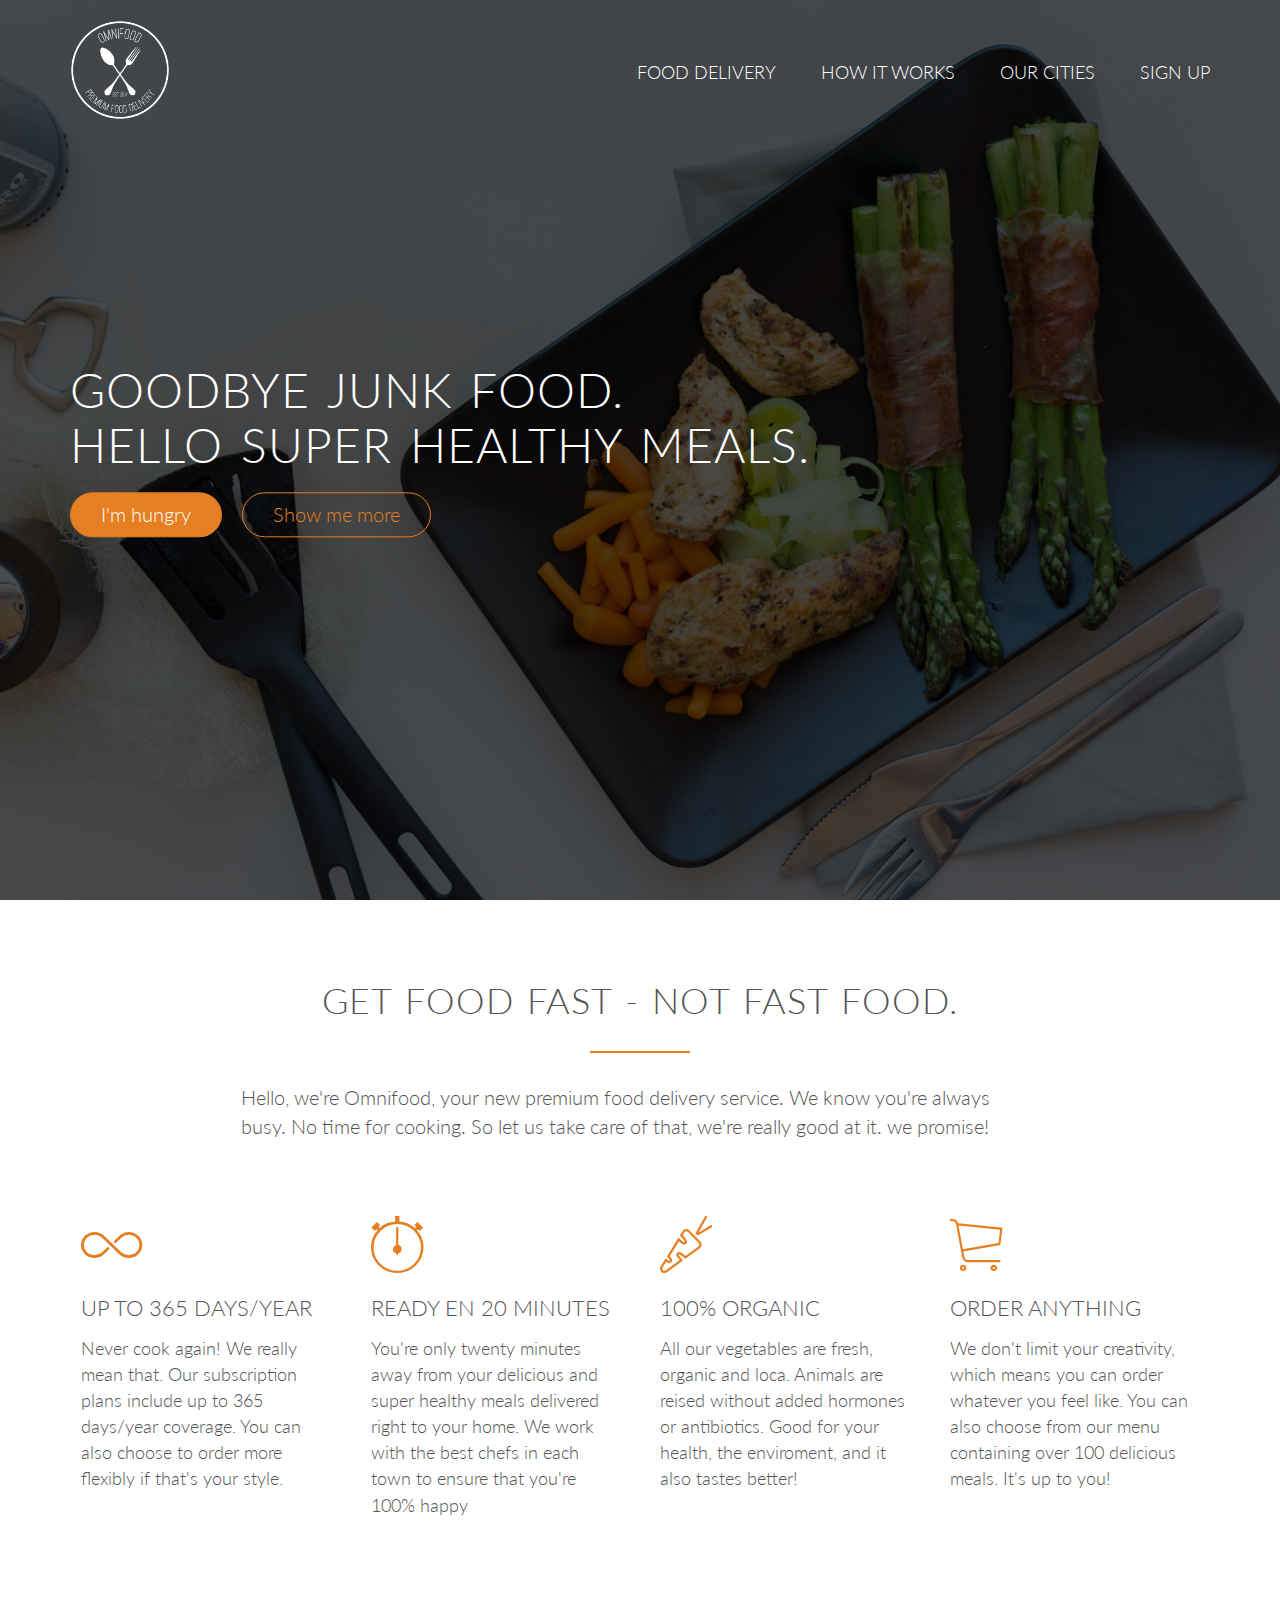
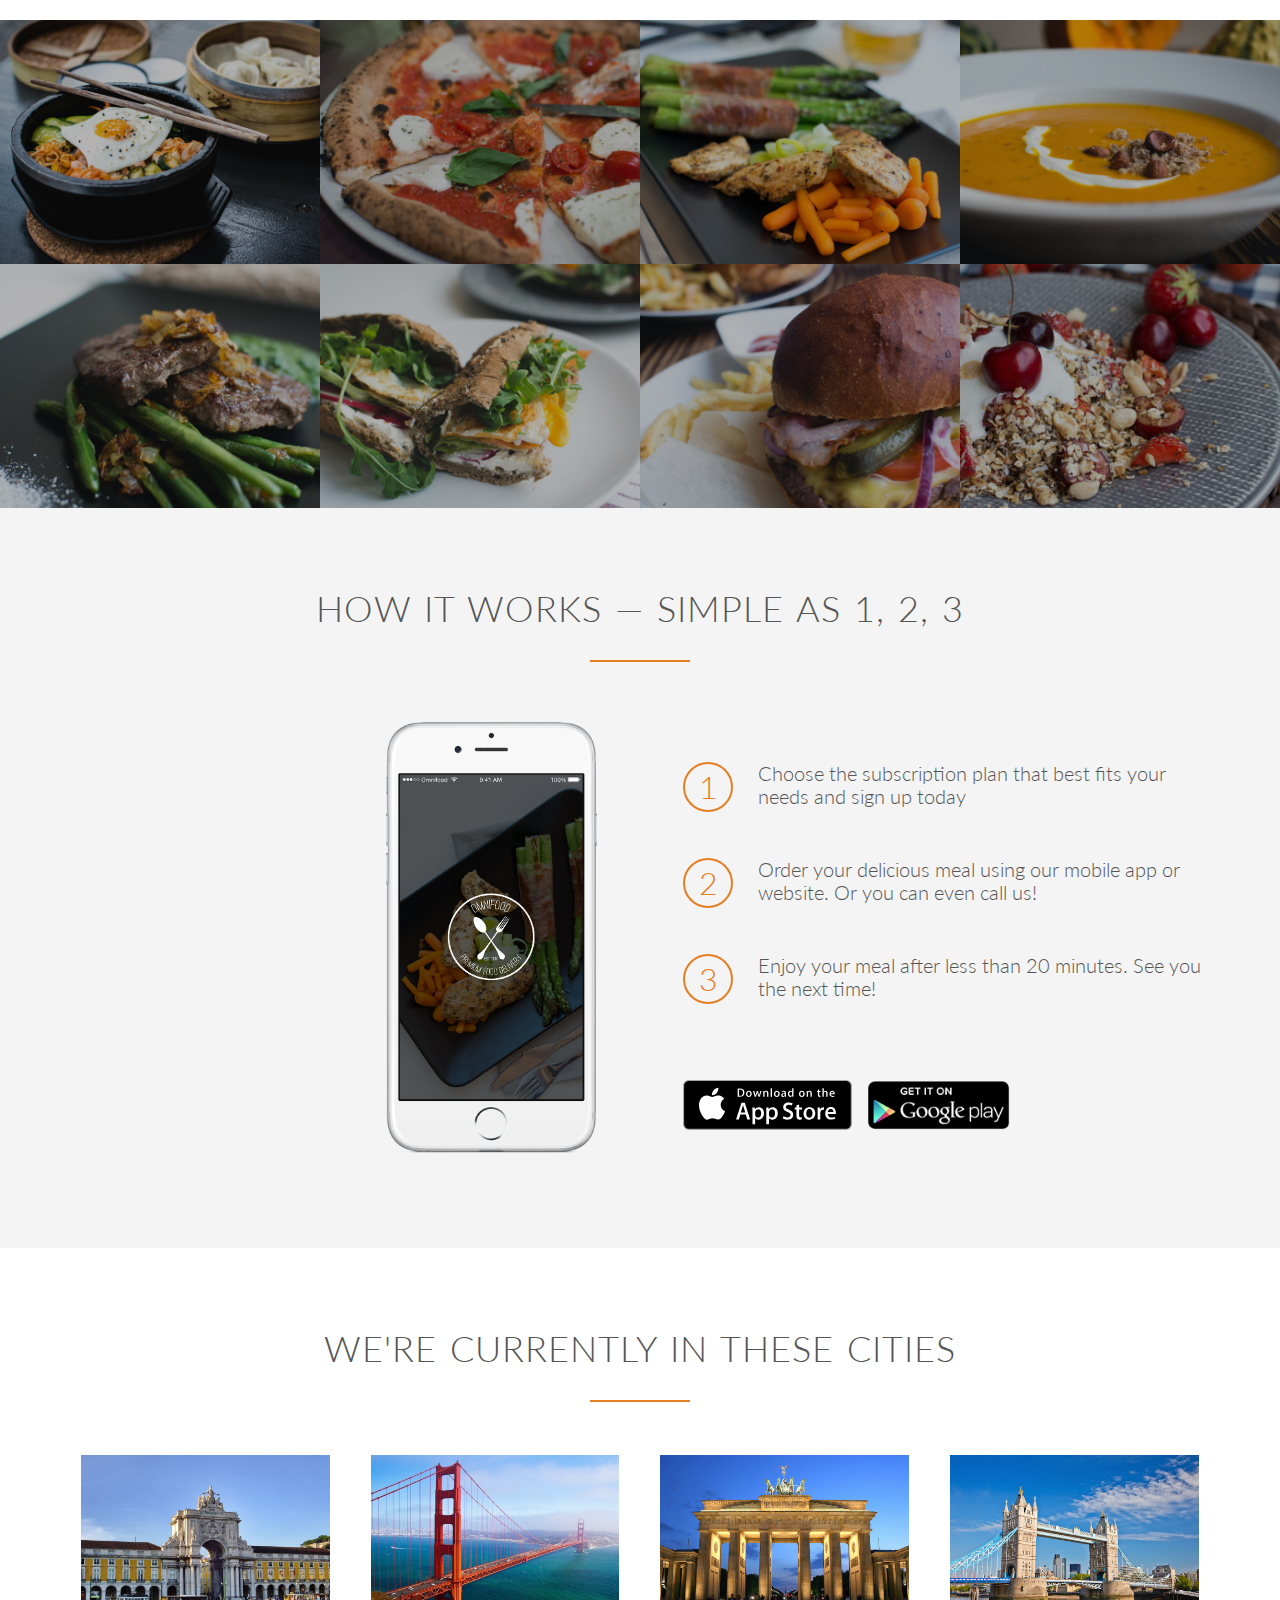
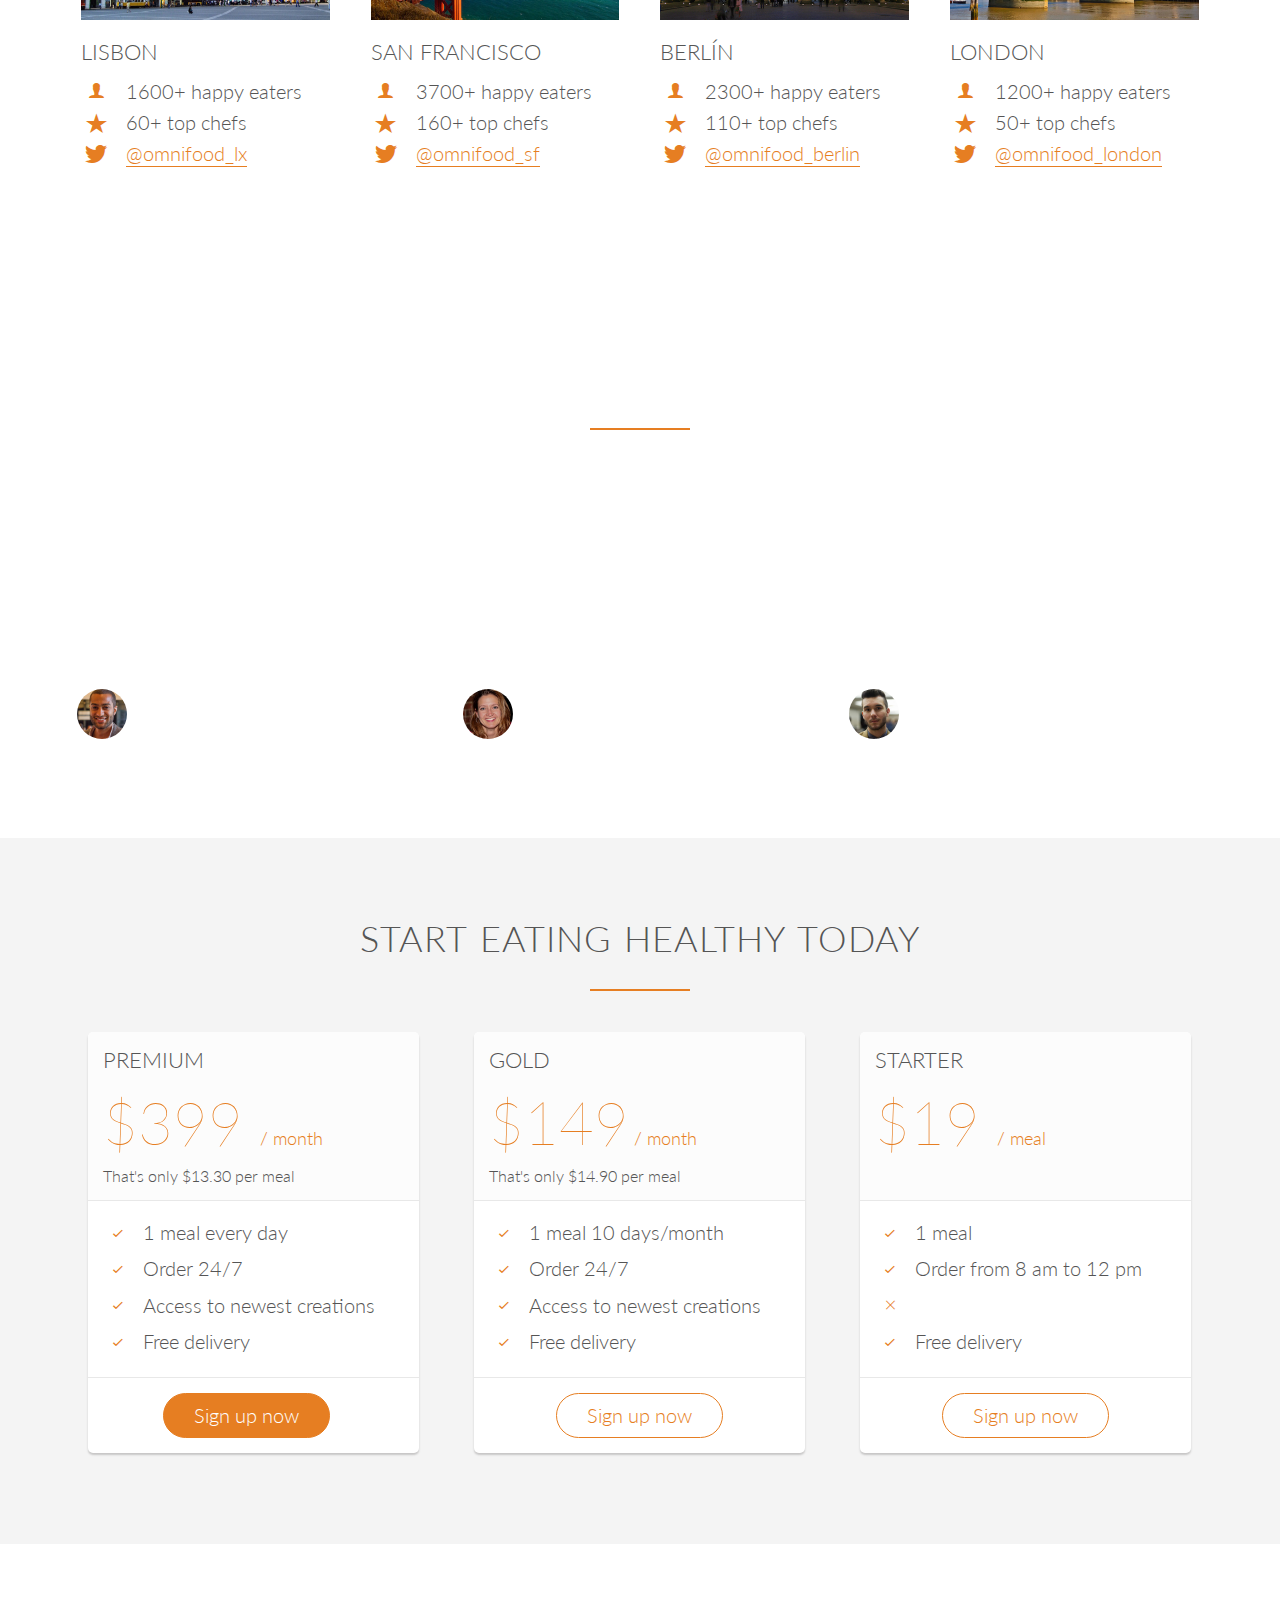
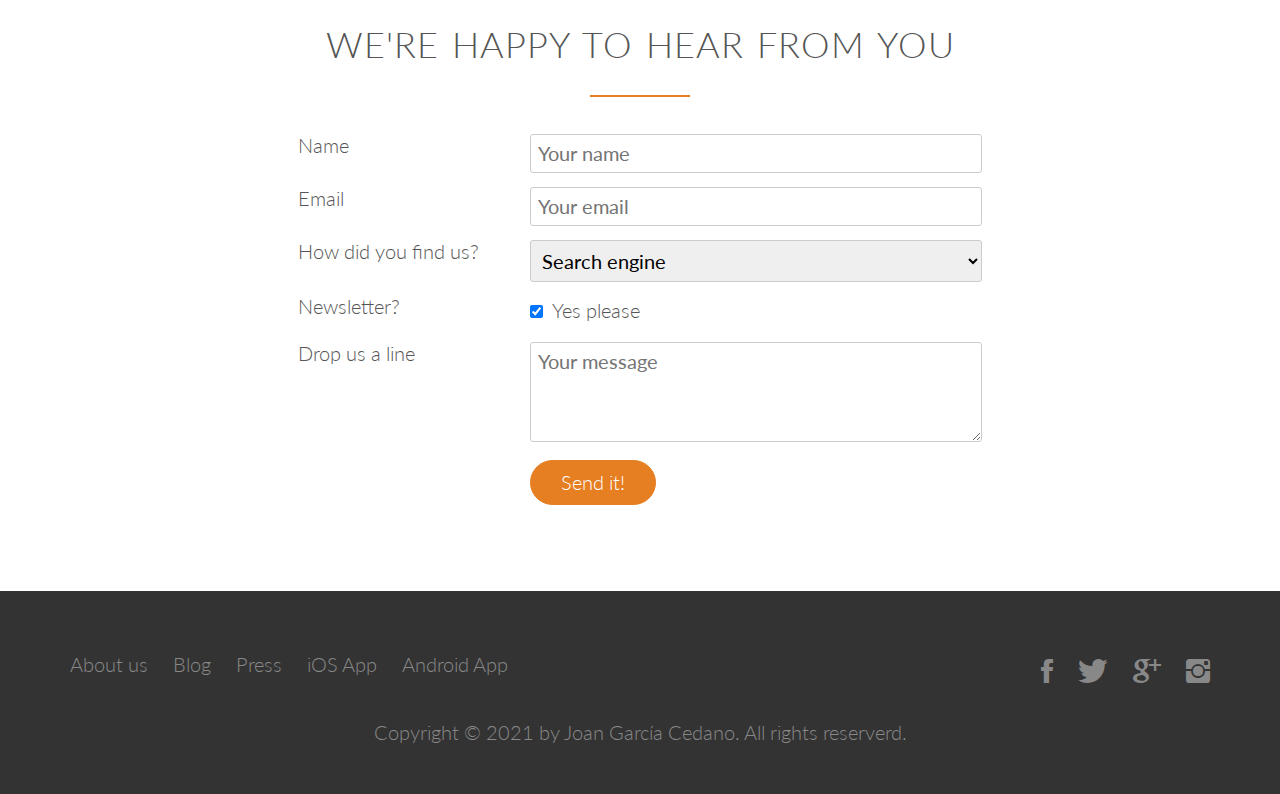
==== commit dc630e1b: "media queries" ====
--- a/index.html
+++ b/index.html
@@ -9,6 +9,7 @@
     <link rel="stylesheet" href="vendors/css/grid.css" />
     <link rel="stylesheet" href="./vendors/css/ionicons.css" />
     <link rel="stylesheet" href="./resources/css/style.css" />
+    <link rel="stylesheet" href="./resources/css/queries.css" />
     <link
       href="https://fonts.googleapis.com/css?family=Lato:100,300,400,300italic"
       rel="stylesheet"
@@ -501,5 +502,40 @@
         </form>
       </div>
     </section>
+
+    <footer>
+      <div class="row">
+        <div class="col span-1-of-2">
+          <ul class="footer-nav">
+            <li><a href="#">About us</a></li>
+            <li><a href="#">Blog</a></li>
+            <li><a href="#">Press</a></li>
+            <li><a href="#">iOS App</a></li>
+            <li><a href="#">Android App</a></li>
+          </ul>
+        </div>
+        <div class="col span-1-of-2">
+          <ul class="social-icons">
+            <li>
+              <a href="#"><i class="ion-social-facebook"></i></a>
+            </li>
+            <li>
+              <a href="#"><i class="ion-social-twitter"></i></a>
+            </li>
+            <li>
+              <a href="#"><i class="ion-social-googleplus"></i></a>
+            </li>
+            <li>
+              <a href="#"><i class="ion-social-instagram"></i></a>
+            </li>
+          </ul>
+        </div>
+      </div>
+      <div class="row">
+        <p>
+          Copyright &copy; 2021 by Joan García Cedano. All rights reserverd.
+        </p>
+      </div>
+    </footer>
   </body>
 </html>
--- a/resources/css/style.css
+++ b/resources/css/style.css
@@ -6,13 +6,15 @@
   box-sizing: border-box;
 }
 
-html {
+html,
+body {
   background-color: #fff;
   color: #555;
   font-family: "Lato", "Arial", sans-serif;
   font-weight: 300;
   font-size: 20px;
   text-rendering: optimizeLegibility;
+  overflow-x: hidden;
 }
 
 .clearfix {
@@ -459,3 +461,80 @@
 *:focus {
   outline: none;
 }
+
+/*FOOTER*/
+
+footer {
+  background-color: #333;
+  padding: 50px;
+}
+
+.footer-nav {
+  list-style: none;
+  float: left;
+}
+
+.social-icons {
+  list-style: none;
+  float: right;
+}
+
+.footer-nav li,
+.social-icons li {
+  display: inline-block;
+  margin-right: 20px;
+}
+
+.footer-nav li:last-child,
+.social-icons li:last-child {
+  margin-right: 0;
+}
+
+.footer-nav li a:link,
+.footer-nav li a:visited,
+.social-icons li a:link,
+.social-icons li a:visited {
+  text-decoration: none;
+  border: 0;
+  color: #888;
+  transition: color 0.2;
+}
+
+.footer-nav li a:hover,
+.footer-nav li a:active {
+  color: #ddd;
+}
+
+.social-icons li a:link,
+.social-icons li a:visited {
+  font-size: 160%;
+}
+
+.ion-social-facebook,
+.ion-social-twitter,
+.ion-social-googleplus,
+.ion-social-instagram {
+  transition: color 0.2;
+}
+
+.ion-social-facebook:hover {
+  color: #3b5998;
+}
+
+.ion-social-twitter:hover {
+  color: #00aced;
+}
+
+.ion-social-googleplus:hover {
+  color: #dd4b39;
+}
+
+.ion-social-instagram:hover {
+  color: #517fa4;
+}
+
+footer p {
+  color: #888;
+  text-align: center;
+  margin-top: 20px;
+}
--- a/resources/css/queries.css
+++ b/resources/css/queries.css
@@ -0,0 +1,139 @@
+/*BIG TABLET TO 1200px*/
+@media only screen and (max-width: 1200px) {
+  .hero-text-box {
+    position: absolute;
+    width: 100%;
+    padding: 0 2%;
+  }
+
+  .row {
+    padding: 0 2%;
+  }
+}
+
+/*SMALL TABLET TO BIG TABLETS*/
+@media only screen and (max-width: 1023px) {
+  body {
+    font-size: 18px;
+  }
+
+  section {
+    padding: 60px 0;
+  }
+
+  .long-copy {
+    width: 80%;
+    margin-left: 10%;
+  }
+
+  .steps-box {
+    margin-top: 10px;
+  }
+
+  .steps-box {
+    margin-top: 10px;
+  }
+
+  .works-step {
+    margin-bottom: 14px;
+  }
+
+  .works-step:last-of-type {
+    margin-bottom: 80px;
+  }
+
+  .app-screen {
+    width: 50%;
+  }
+
+  .icon-small {
+    width: 17px;
+    margin-right: 10px;
+  }
+
+  .city-feature {
+    font-size: 90%;
+  }
+
+  .plan-box {
+    width: 100%;
+    margin-left: 0%;
+  }
+
+  .plan-price {
+    font-size: 250%;
+  }
+
+  .contact-form {
+    width: 80%;
+  }
+}
+
+/*SMALL PHONES TO SMALL TABLETS*/
+@media only screen and (max-width: 767px) {
+  body {
+    font-size: 16px;
+  }
+
+  section {
+    padding: 30px 0;
+  }
+
+  .row,
+  .hero-text-box {
+    padding: 0 4%;
+  }
+
+  .col {
+    width: 100%;
+    margin: 0 0 4% 0;
+  }
+
+  .main-nav {
+    display: none;
+  }
+
+  h1 {
+    font-size: 180%;
+  }
+
+  h2 {
+    font-size: 150%;
+  }
+
+  .long-copy {
+    width: 100%;
+    margin-left: 0%;
+  }
+
+  .steps-box:first-child {
+    text-align: center;
+  }
+
+  .works-step div {
+    height: 40px;
+    width: 40px;
+    margin-right: 15px;
+    padding: 4px;
+    font-size: 120%;
+  }
+
+  .works-step {
+    margin-bottom: 30px;
+  }
+
+  .works-step:last-of-type {
+    margin-bottom: 30px;
+  }
+}
+
+/*SMALLEST (less or equal to 480px) Small phones*/
+@media only screen and (max-width: 480px) {
+  section {
+    padding: 25px 0;
+  }
+
+  .contact-form {
+    width: 100%;
+  }
+}
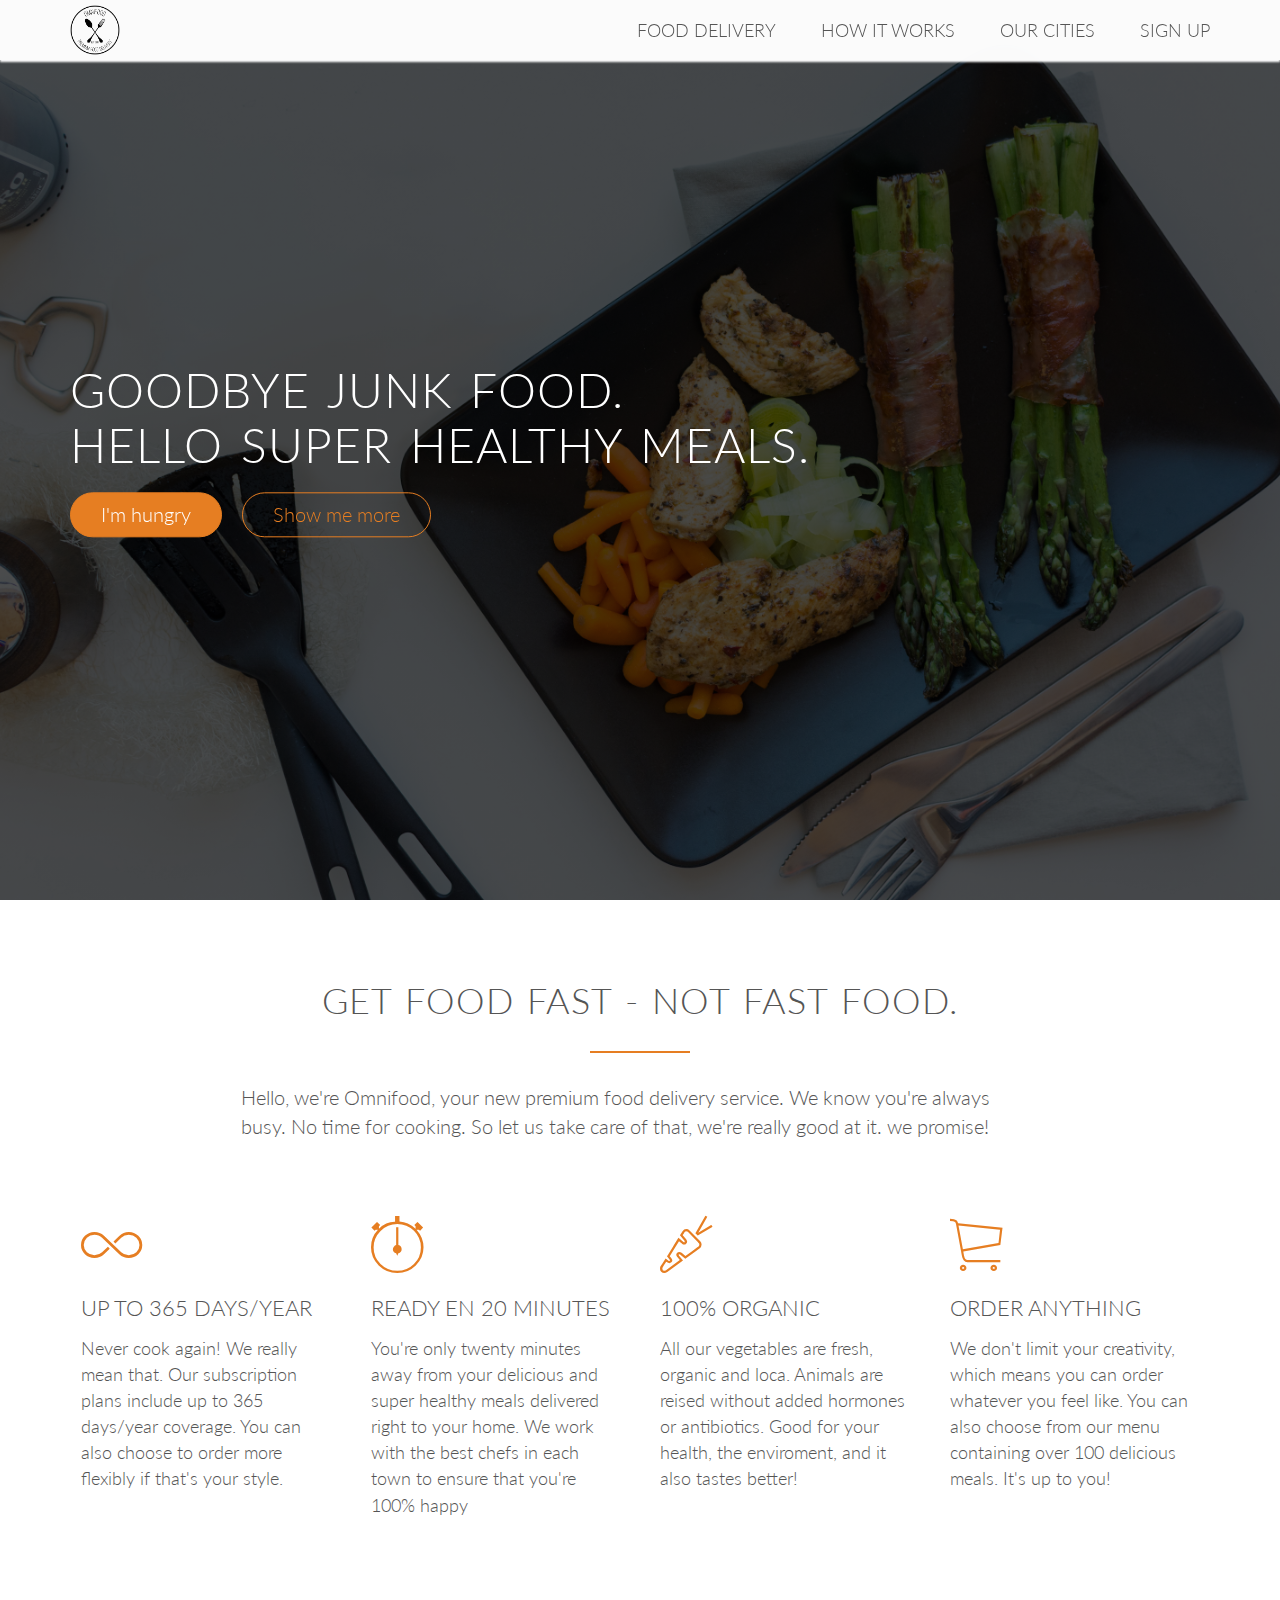
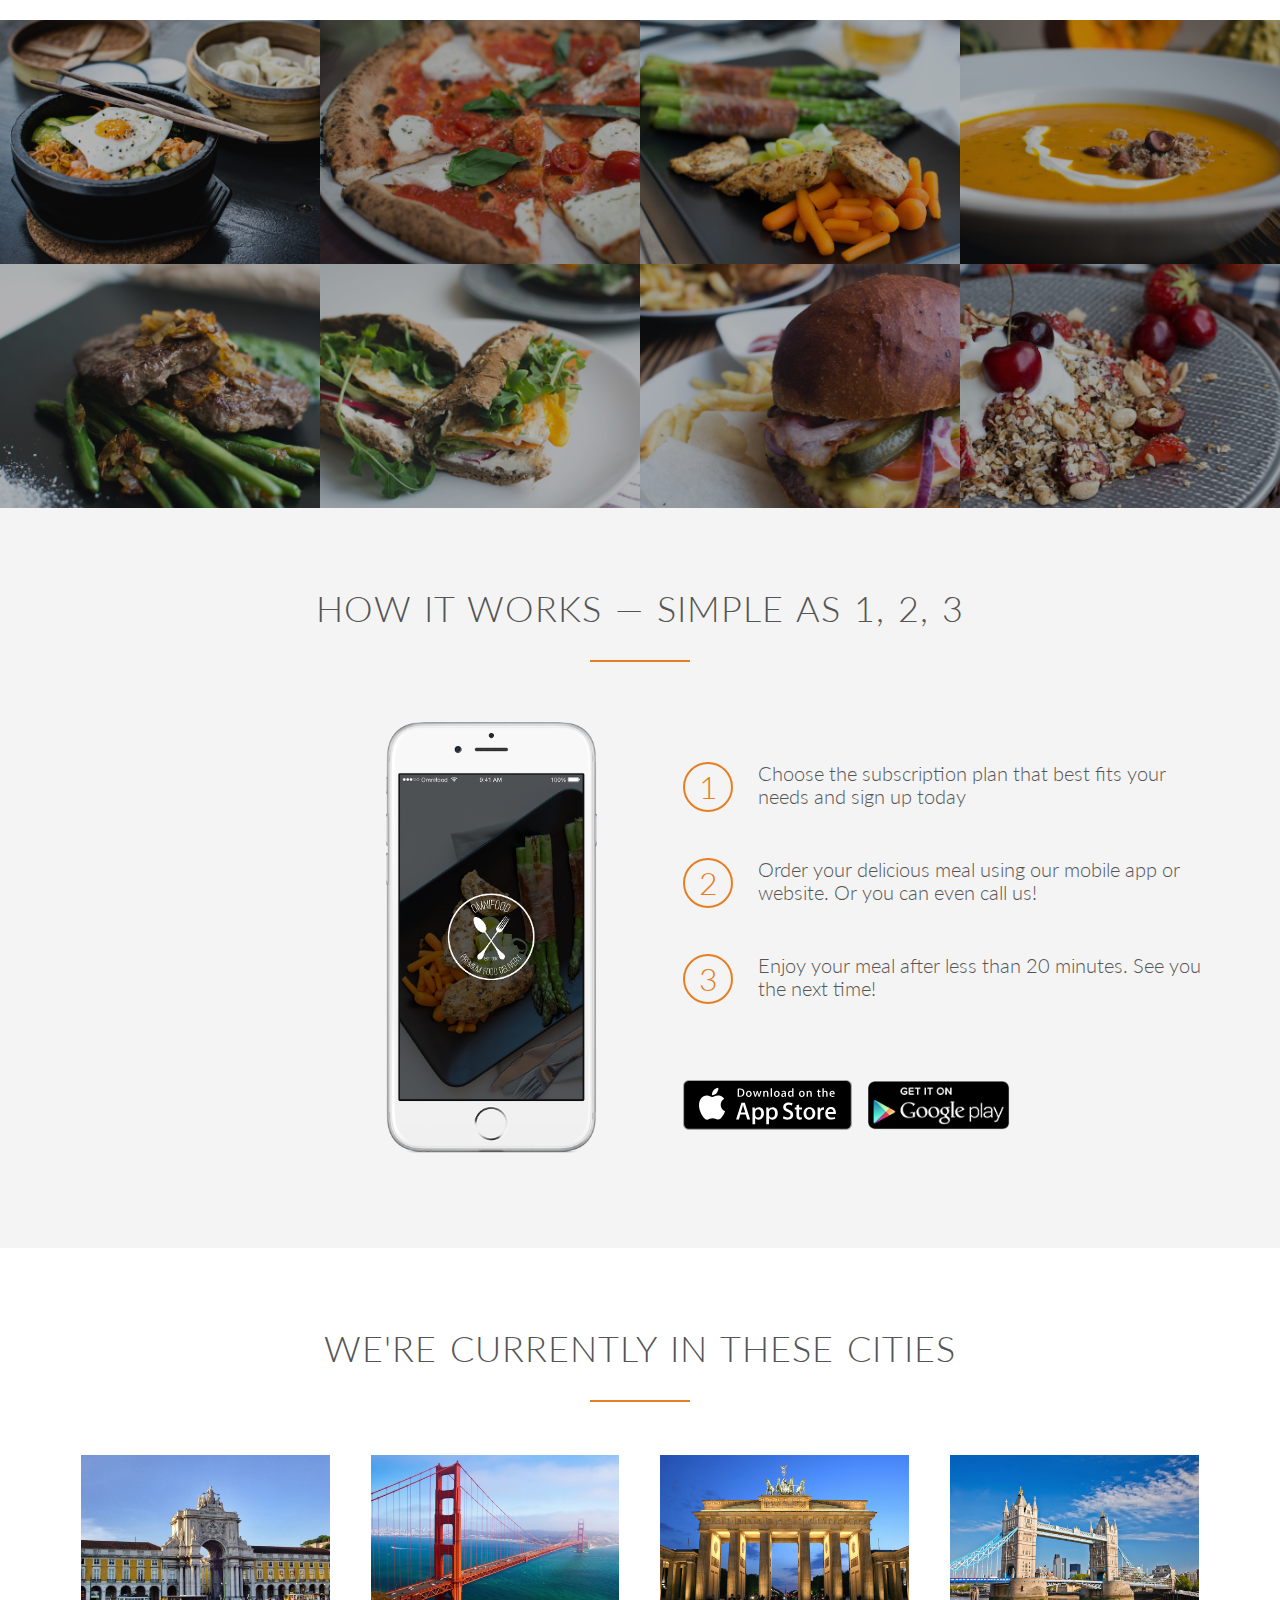
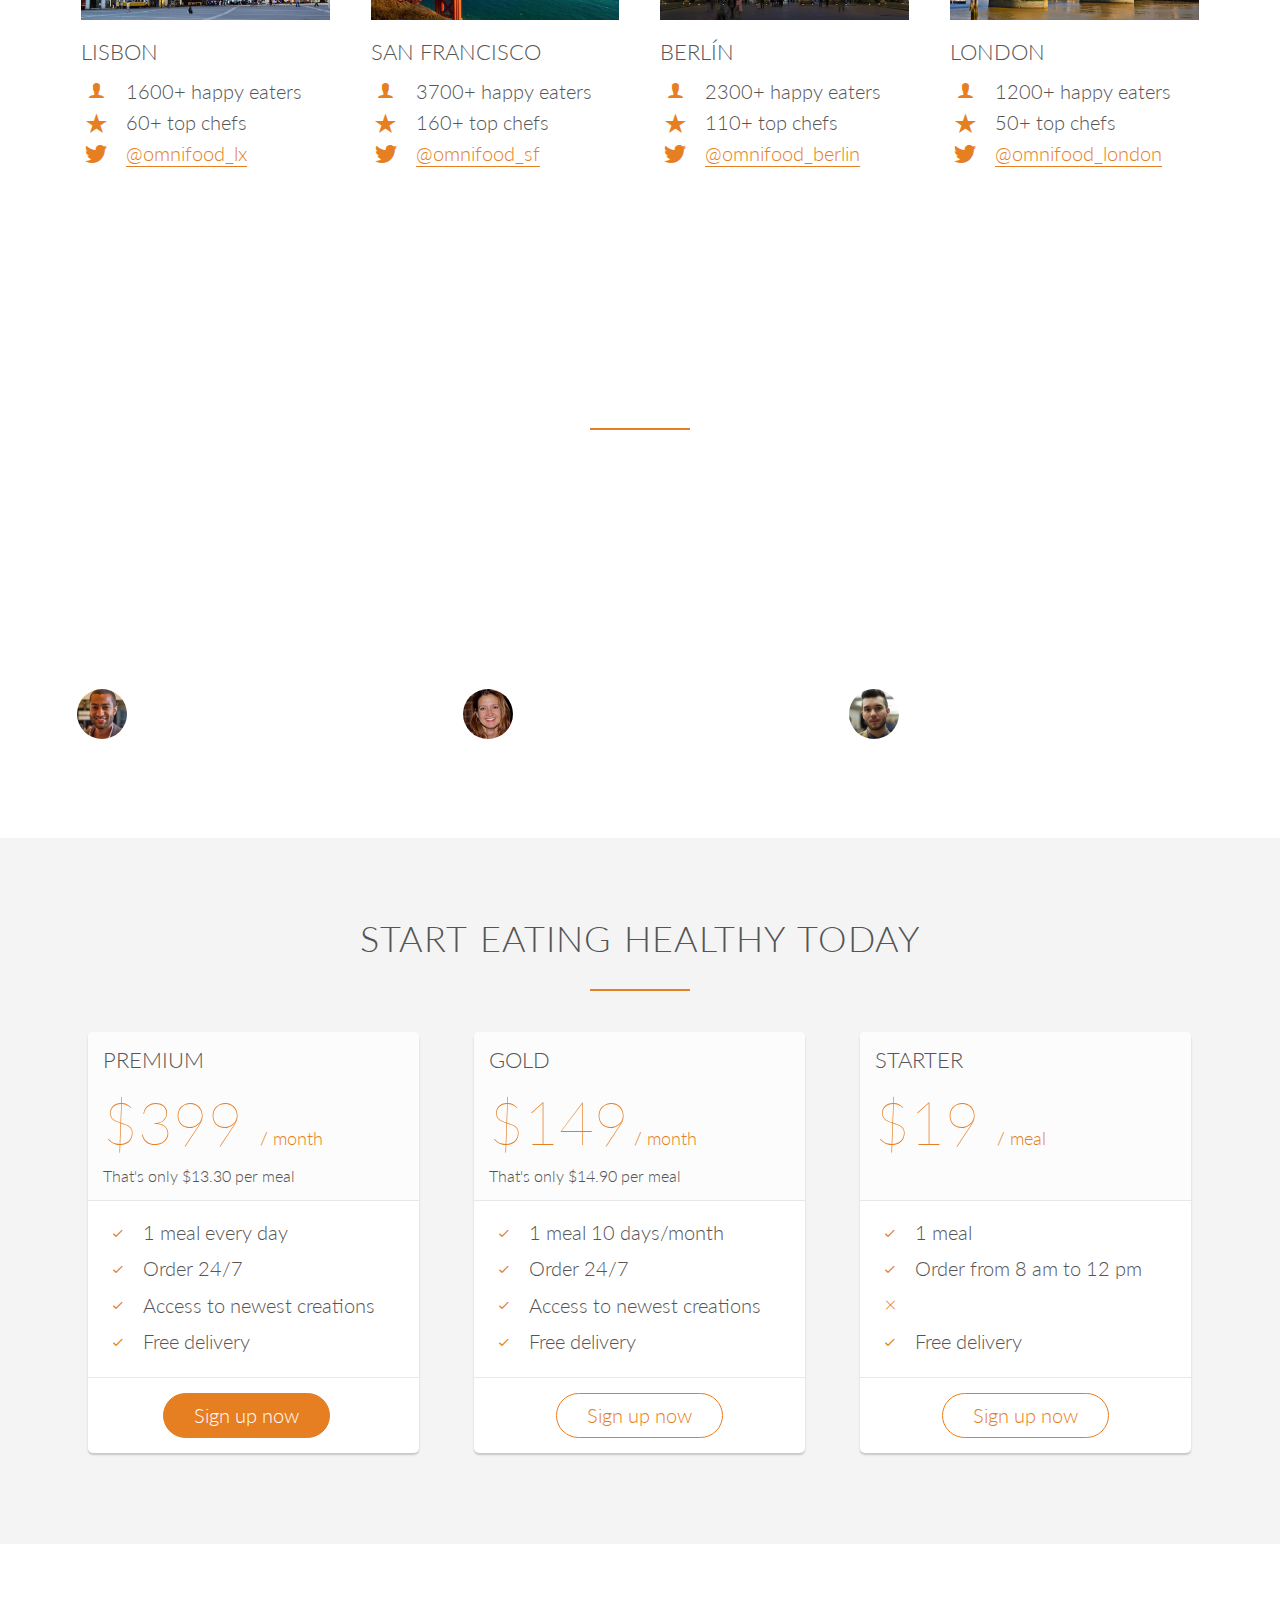
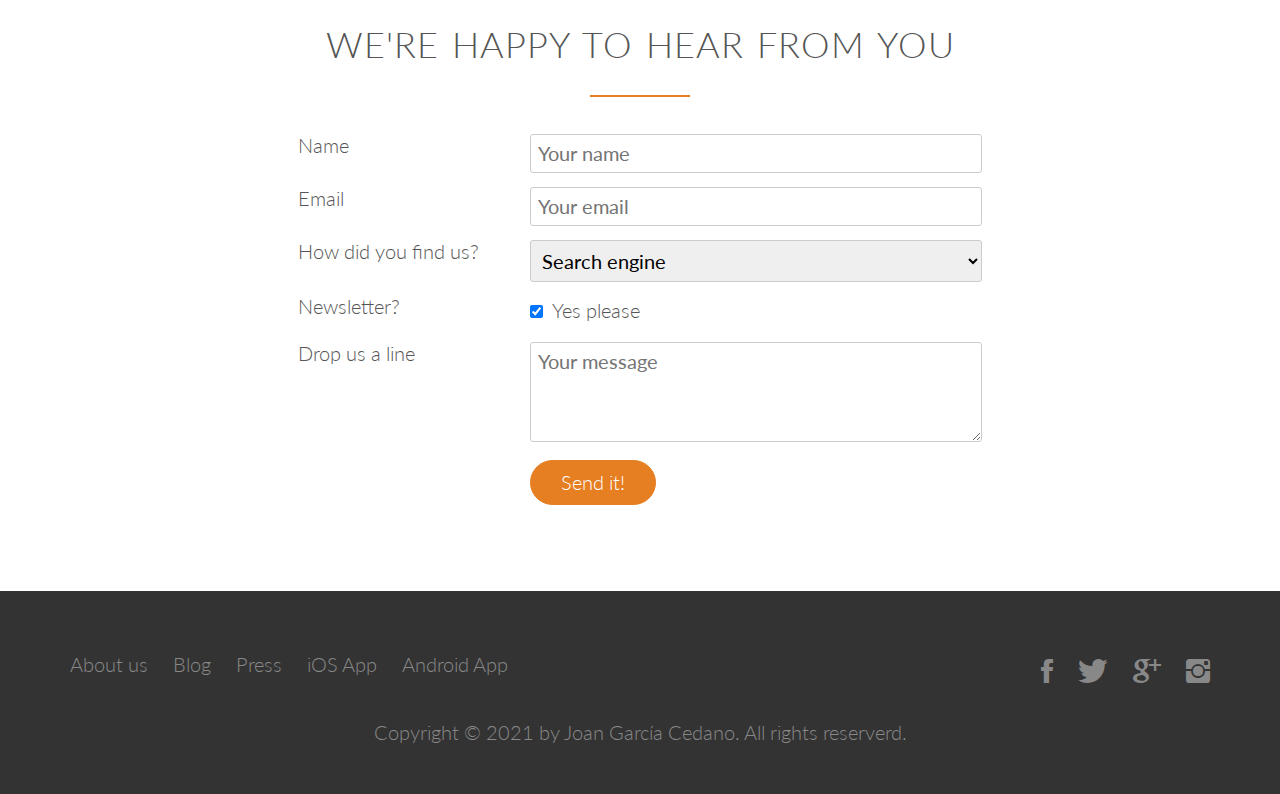
==== commit 3801d401: "waypoints" ====
--- a/index.html
+++ b/index.html
@@ -10,6 +10,7 @@
     <link rel="stylesheet" href="./vendors/css/ionicons.css" />
     <link rel="stylesheet" href="./resources/css/style.css" />
     <link rel="stylesheet" href="./resources/css/queries.css" />
+    <link rel="stylesheet" href="./" />
     <link
       href="https://fonts.googleapis.com/css?family=Lato:100,300,400,300italic"
       rel="stylesheet"
@@ -19,12 +20,17 @@
   </head>
   <body>
     <header>
-      <nav>
+      <nav class="sticky">
         <div class="row">
           <img
             src="./resources/img/logo-white.png"
             alt="Omnifood logo"
             class="logo"
+          />
+          <img
+            src="./resources/img/logo.png"
+            alt="Omnifood logo"
+            class="logo-black"
           />
           <ul class="main-nav">
             <li><a href="#">Food delivery</a></li>
@@ -537,5 +543,8 @@
         </p>
       </div>
     </footer>
+    <script src="https://ajax.googleapis.com/ajax/libs/jquery/1.11.2/jquery.min.js"></script>
+    <script src="./vendors/js/jquery.waypoints.min.js"></script>
+    <script src="./resources/js/script.js"></script>
   </body>
 </html>
--- a/resources/css/style.css
+++ b/resources/css/style.css
@@ -206,6 +206,14 @@
   margin-top: 20px;
 }
 
+.logo-black {
+  display: none;
+  height: 50px;
+  width: auto;
+  float: left;
+  margin: 5px 0;
+}
+
 .main-nav {
   float: right;
   list-style: none;
@@ -233,6 +241,34 @@
   border-bottom: 2px solid #e67e22;
 }
 
+/*STICKY NAVI*/
+.sticky {
+  position: fixed;
+  top: 0;
+  left: 0;
+  width: 100%;
+  background-color: rgba(255, 255, 255, 0.98);
+  box-shadow: 0 2px 2px #fff;
+}
+
+.sticky .main-nav li a:link,
+.sticky .main-nav li a:visited {
+  padding: 16px 0;
+  color: #555;
+}
+
+.sticky .logo {
+  display: none;
+}
+
+.sticky .logo-black {
+  display: block;
+}
+
+.main-nav {
+  margin-top: 18px;
+}
+
 /*FEATURES*/
 .section-features .long-copy {
   margin-bottom: 40px;
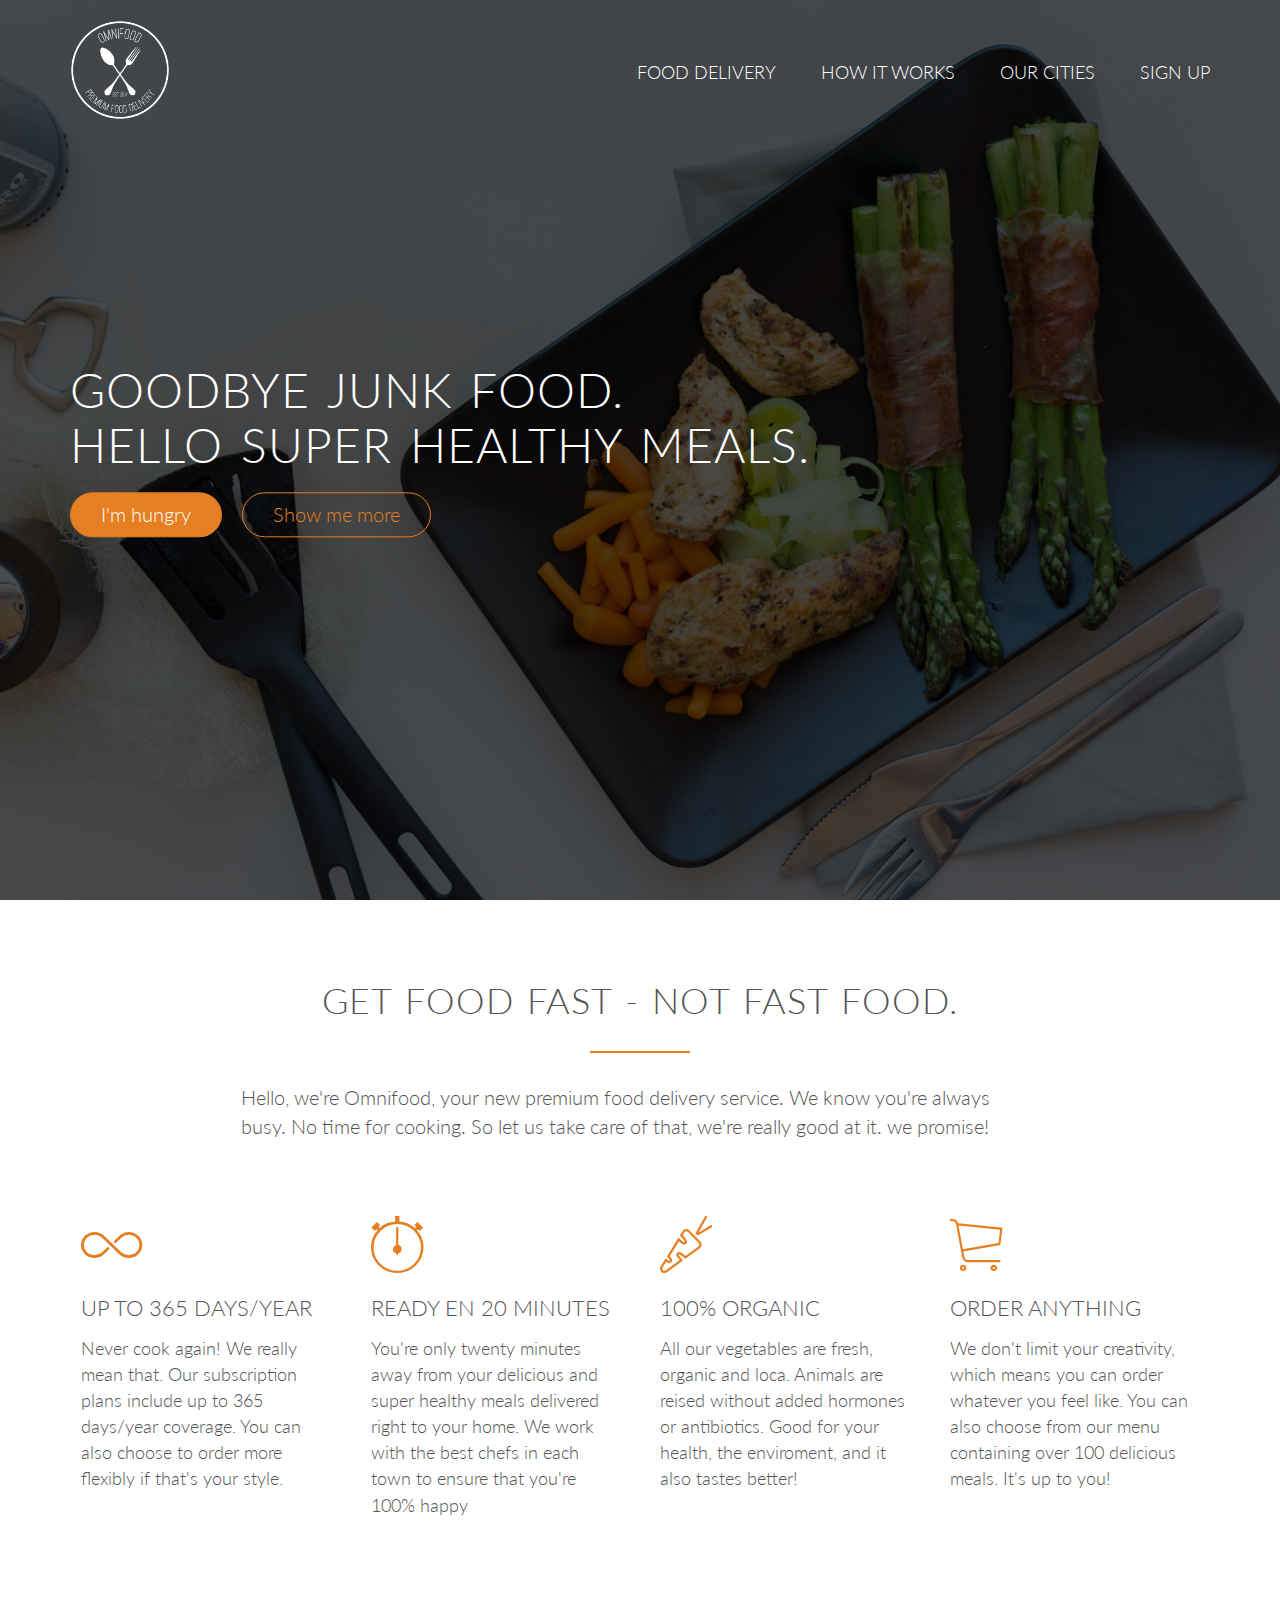
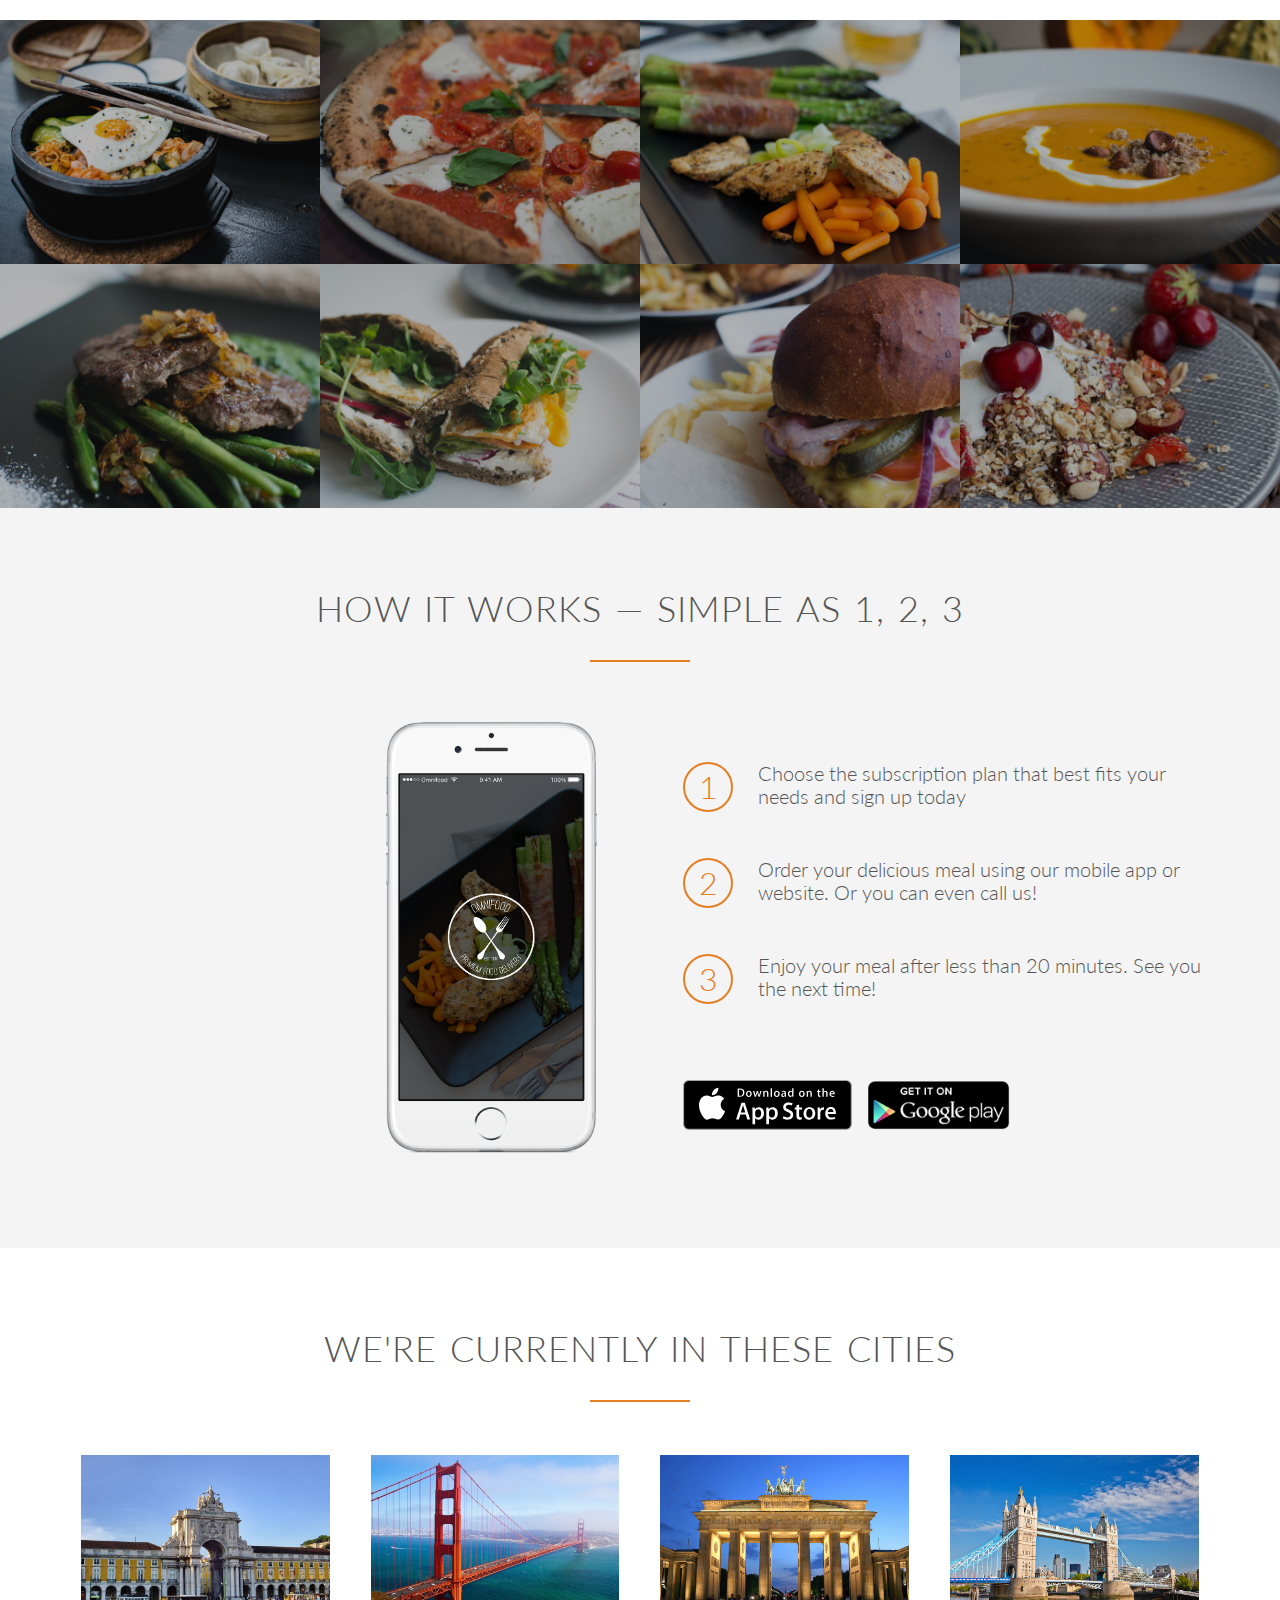
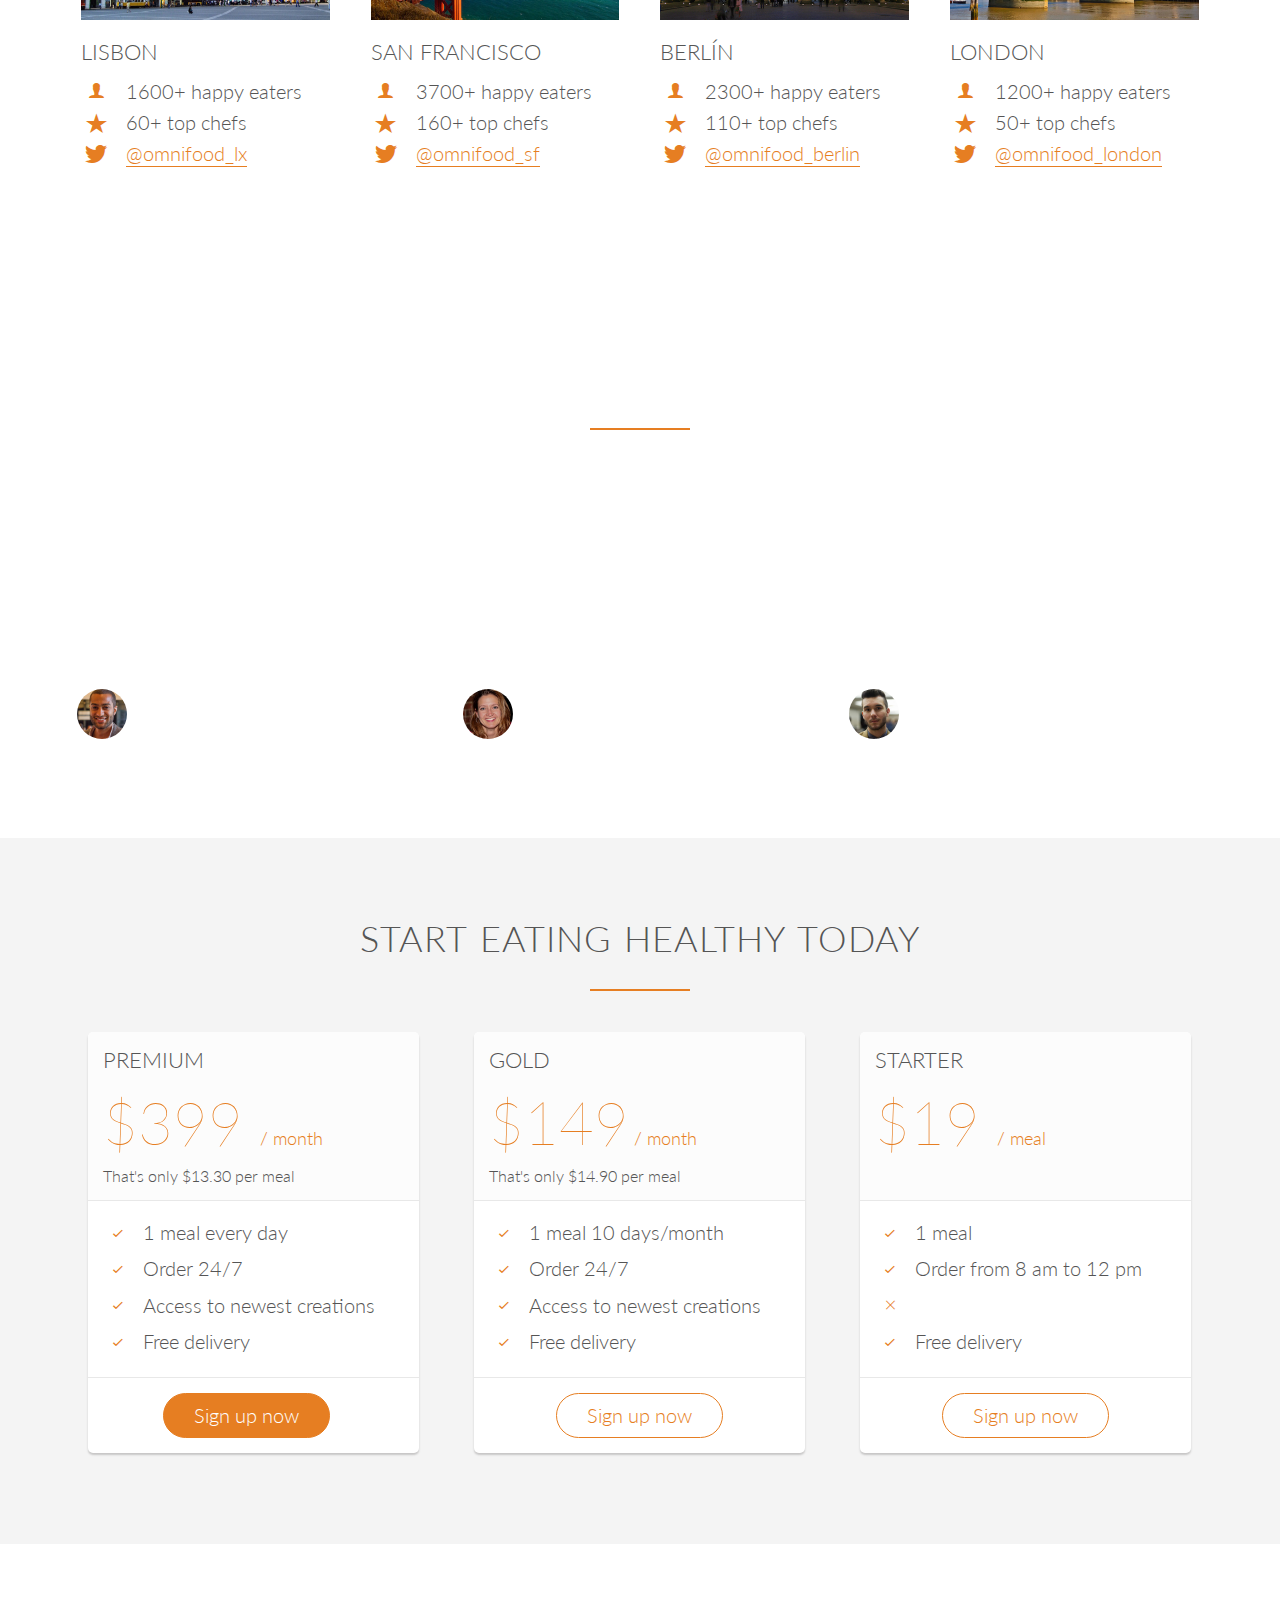
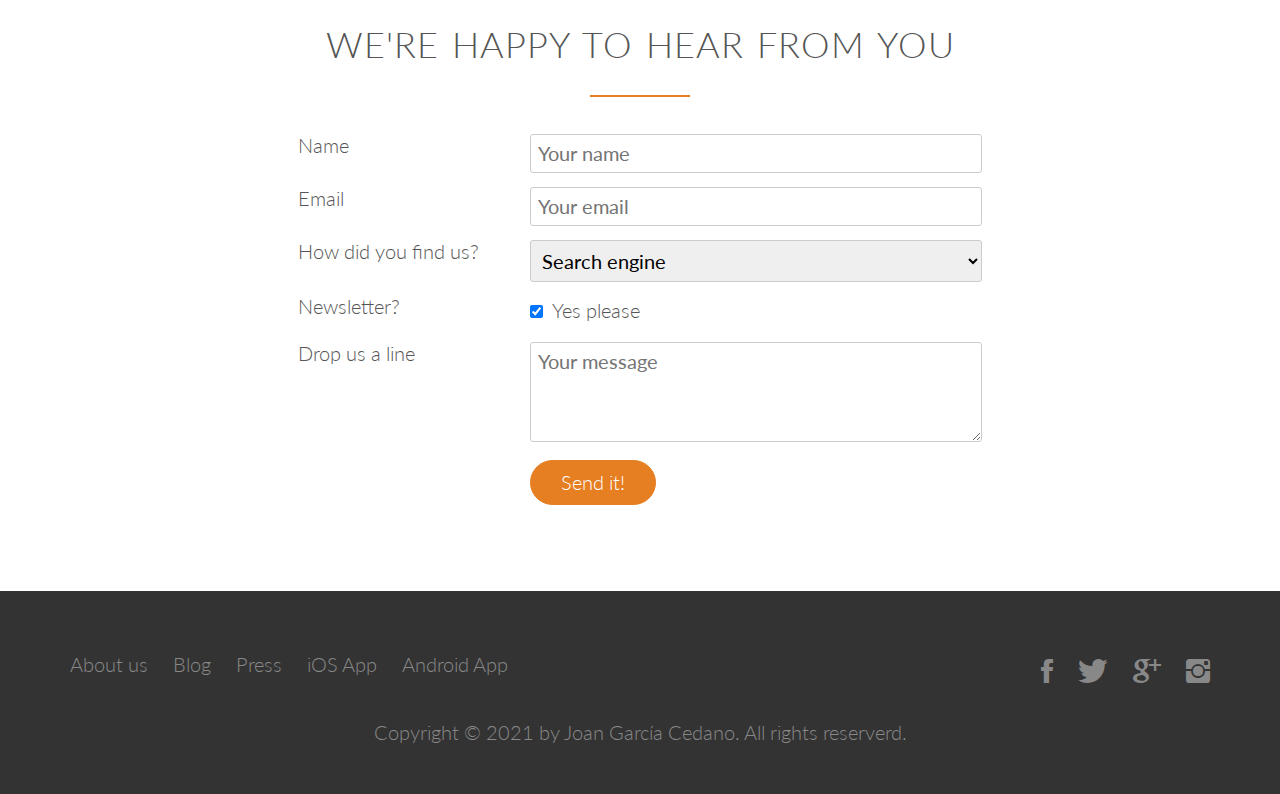
==== commit a8827c08: "adding nav animations" ====
--- a/index.html
+++ b/index.html
@@ -20,7 +20,7 @@
   </head>
   <body>
     <header>
-      <nav class="sticky">
+      <nav>
         <div class="row">
           <img
             src="./resources/img/logo-white.png"
@@ -33,10 +33,10 @@
             class="logo-black"
           />
           <ul class="main-nav">
-            <li><a href="#">Food delivery</a></li>
-            <li><a href="#">How it works</a></li>
-            <li><a href="#">Our cities</a></li>
-            <li><a href="#">Sign up</a></li>
+            <li><a href="#features">Food delivery</a></li>
+            <li><a href="#works">How it works</a></li>
+            <li><a href="#cities">Our cities</a></li>
+            <li><a href="#plans">Sign up</a></li>
           </ul>
         </div>
       </nav>
@@ -45,12 +45,12 @@
           Goodbye junk food.<br />
           Hello super healthy meals.
         </h1>
-        <a class="btn btn-full" href="#">I'm hungry</a>
-        <a class="btn btn-ghost" href="#">Show me more</a>
+        <a class="btn btn-full js--scroll-to-plan" href="#">I'm hungry</a>
+        <a class="btn btn-ghost js--scroll-to-start" href="#">Show me more</a>
       </div>
     </header>
 
-    <section class="section-features">
+    <section class="section-features js--section-features" id="features">
       <div class="row">
         <h2>Get food fast - not fast food.</h2>
         <p class="long-copy">
@@ -167,7 +167,7 @@
       </ul>
     </section>
 
-    <section class="section-steps">
+    <section class="section-steps" id="works">
       <div class="row">
         <h2>How it works &mdash; Simple as 1, 2, 3</h2>
       </div>
@@ -213,7 +213,7 @@
       </div>
     </section>
 
-    <section class="section-cities">
+    <section class="section-cities" id="cities">
       <div class="row">
         <h2>We're currently in these cities</h2>
       </div>
@@ -326,7 +326,7 @@
       </div>
     </section>
 
-    <section class="section-plans">
+    <section class="section-plans js--section-plans" id="plans">
       <div class="row">
         <h2>Start eating healthy today</h2>
       </div>
--- a/resources/css/style.css
+++ b/resources/css/style.css
@@ -249,6 +249,7 @@
   width: 100%;
   background-color: rgba(255, 255, 255, 0.98);
   box-shadow: 0 2px 2px #fff;
+  z-index: 9999;
 }
 
 .sticky .main-nav li a:link,
@@ -265,7 +266,7 @@
   display: block;
 }
 
-.main-nav {
+.sticky .main-nav {
   margin-top: 18px;
 }
 
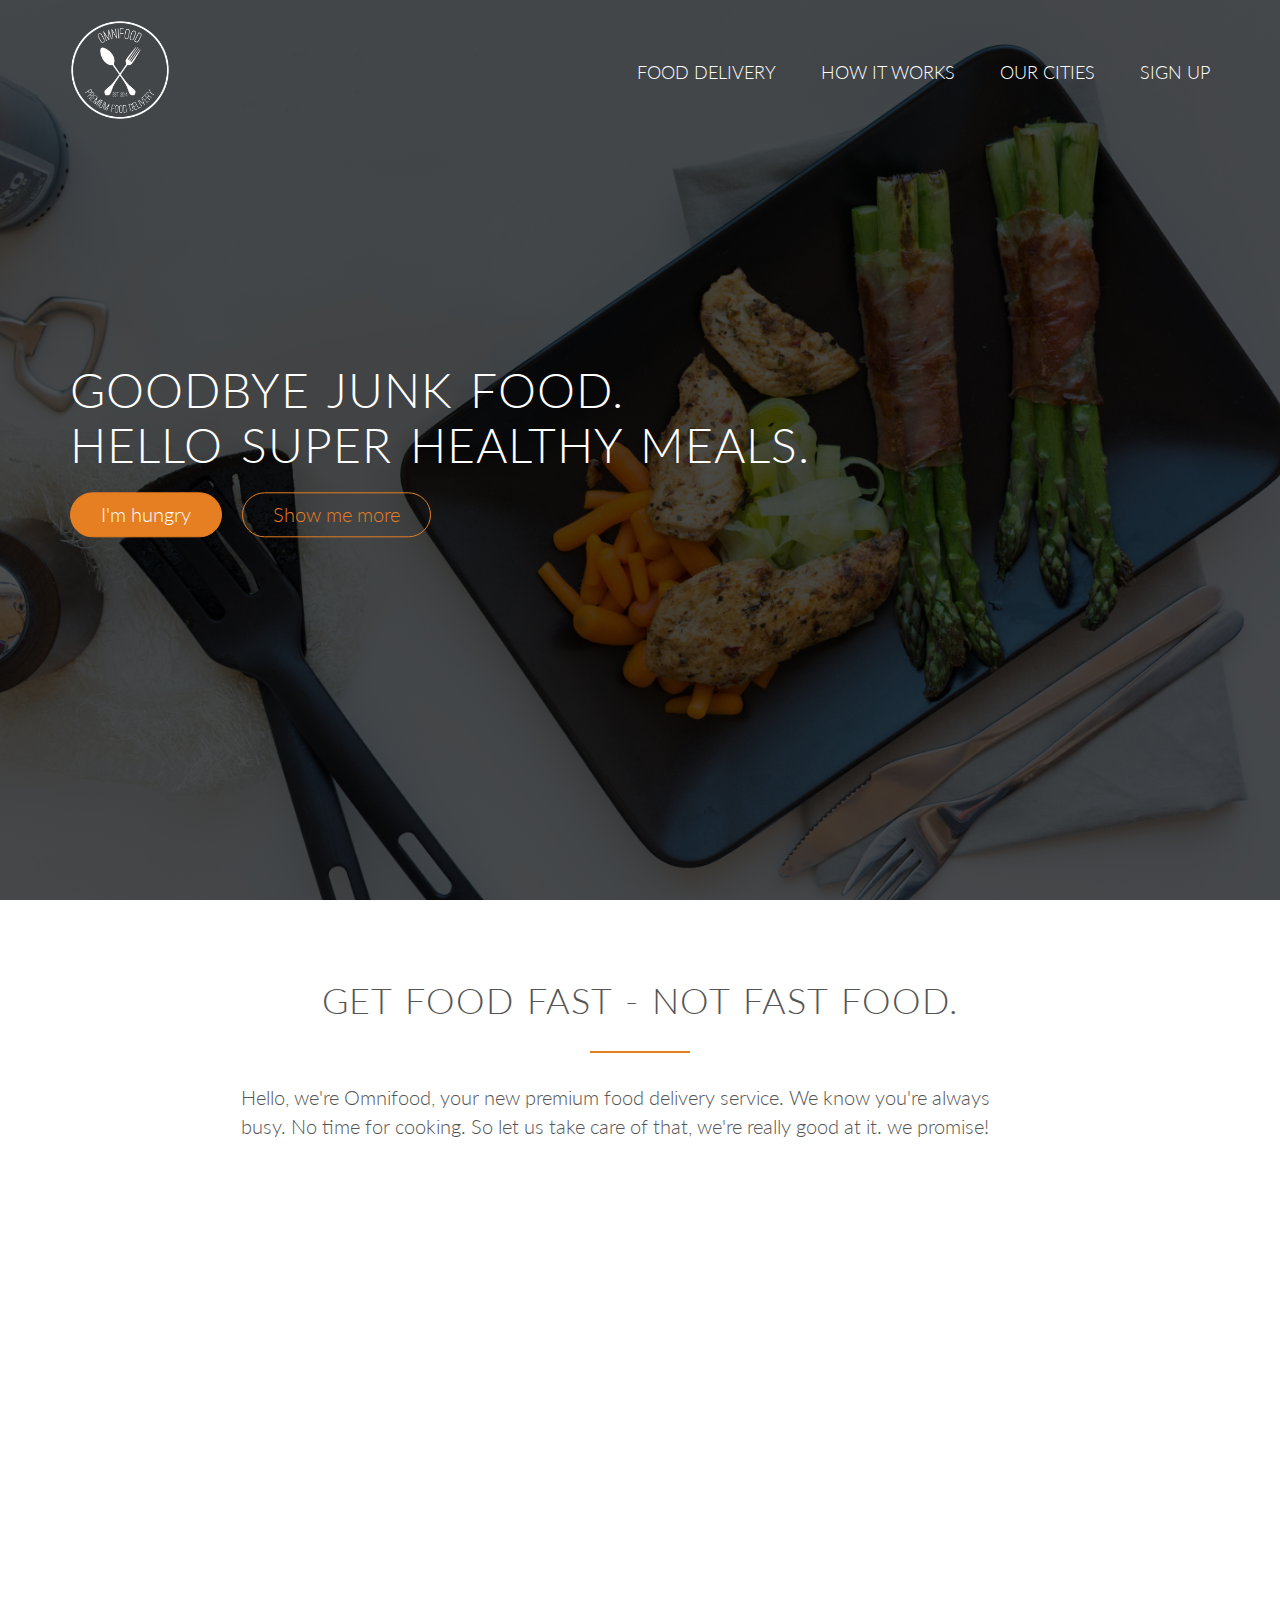
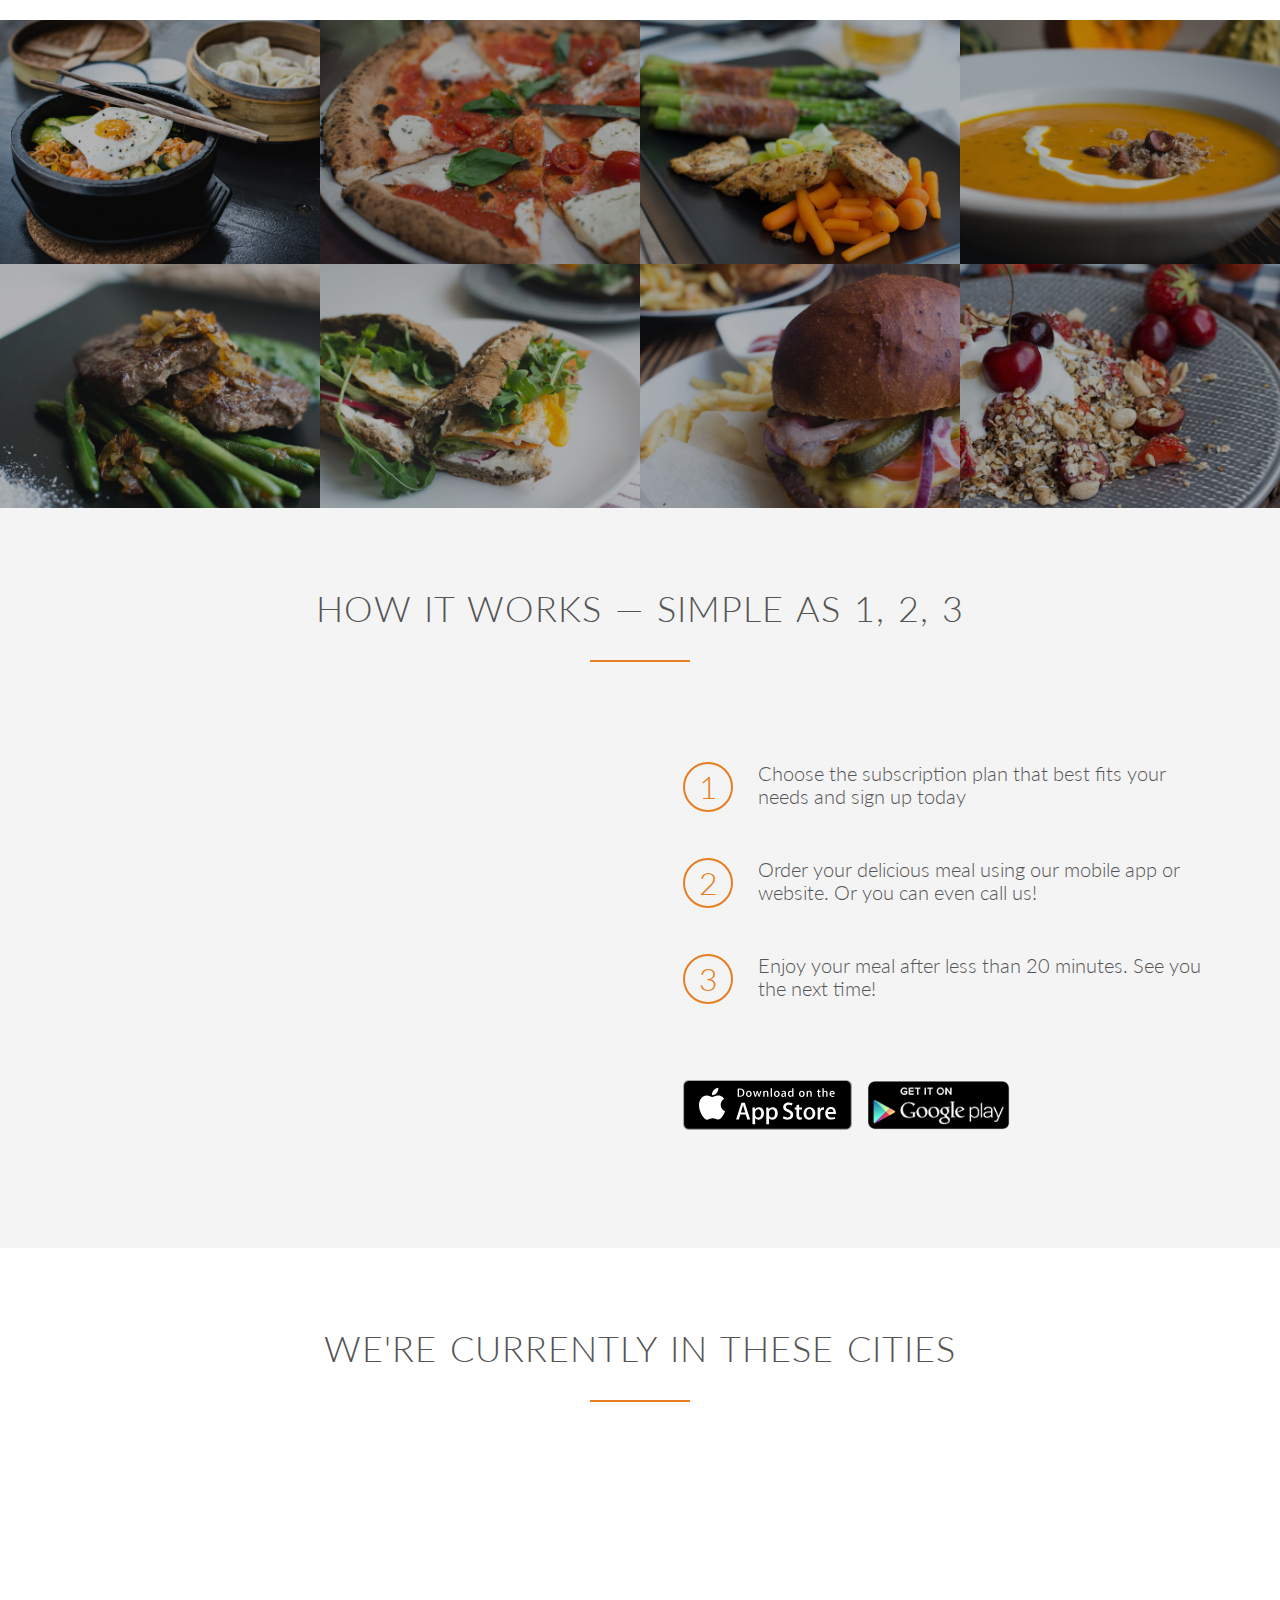
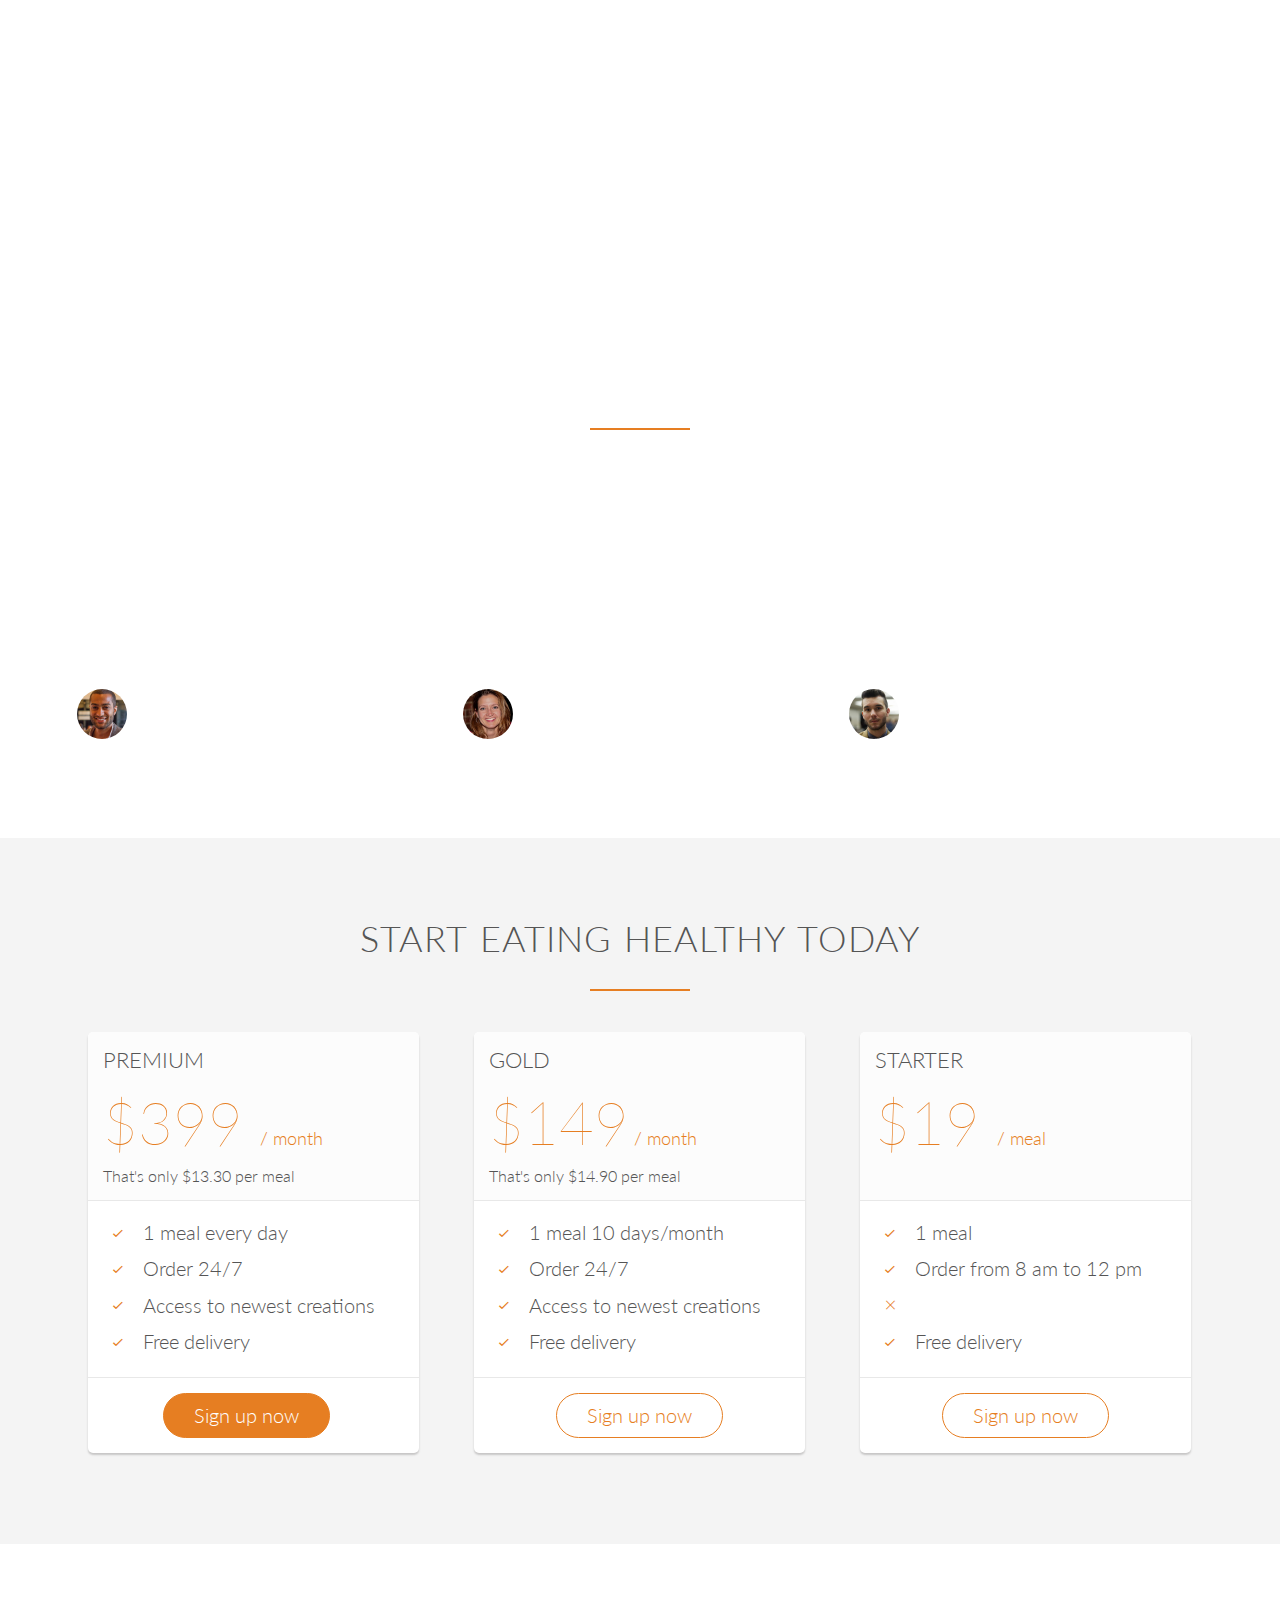
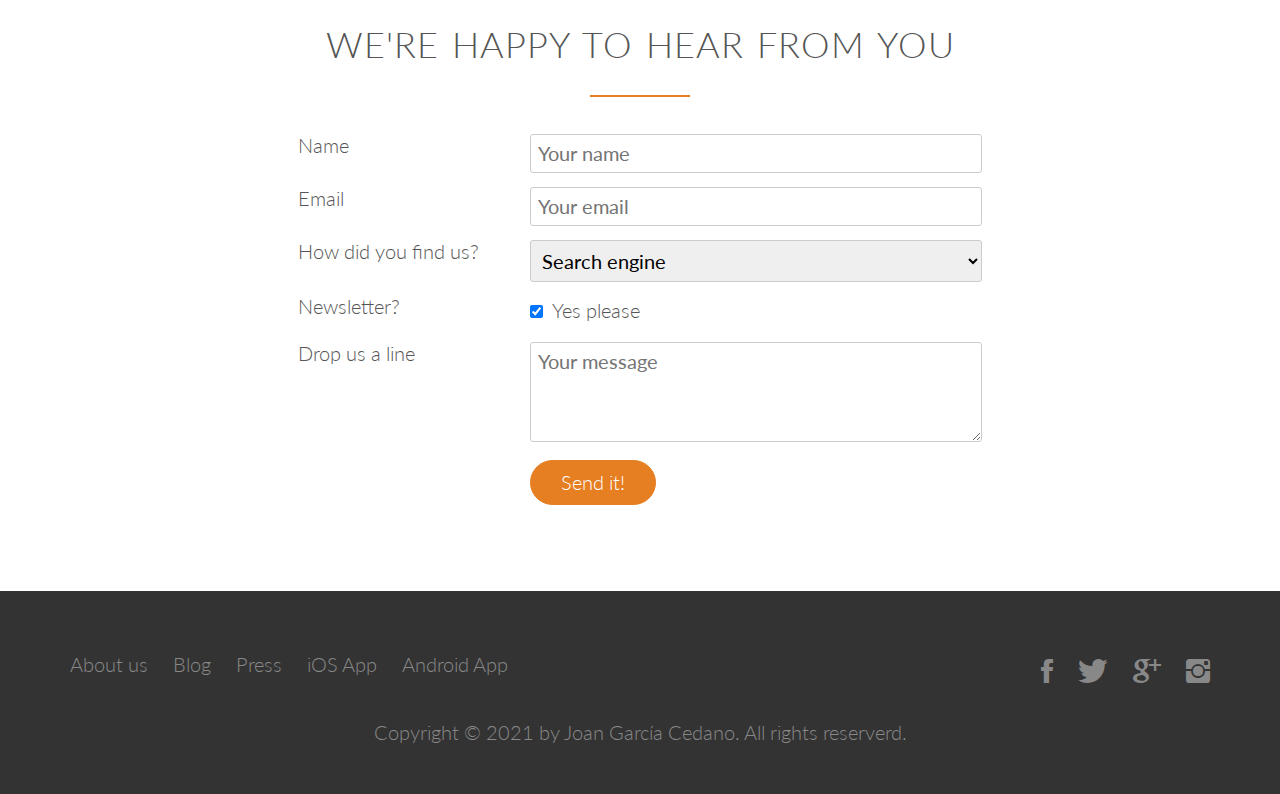
==== commit 584fb255: "animated.css" ====
--- a/index.html
+++ b/index.html
@@ -15,6 +15,10 @@
       href="https://fonts.googleapis.com/css?family=Lato:100,300,400,300italic"
       rel="stylesheet"
       type="text/css"
+    />
+    <link
+      rel="stylesheet"
+      href="https://cdnjs.cloudflare.com/ajax/libs/animate.css/4.1.1/animate.min.css"
     />
     <title>Omnifood</title>
   </head>
@@ -59,7 +63,7 @@
           we're really good at it. we promise!
         </p>
       </div>
-      <div class="row">
+      <div class="row js--wp-1">
         <div class="col span-1-of-4 box">
           <i class="ion-ios-infinite-outline icon-big"></i>
           <h3>Up to 365 days/year</h3>
@@ -176,7 +180,7 @@
           <img
             src="./resources/img/app-iPhone.png"
             alt="Omnifood app on iPhone"
-            class="app-screen"
+            class="app-screen js--wp-2"
           />
         </div>
         <div class="col span-1-of-2 steps-box">
@@ -217,7 +221,7 @@
       <div class="row">
         <h2>We're currently in these cities</h2>
       </div>
-      <div class="row">
+      <div class="row js--wp-3">
         <div class="col span-1-of-4 box">
           <img src="./resources/img/lisbon-3.jpg" alt="Lisbon" />
           <h3>Lisbon</h3>
@@ -332,7 +336,7 @@
       </div>
       <div class="row">
         <div class="col span-1-of-3">
-          <div class="plan-box">
+          <div class="plan-box js--wp-4">
             <div>
               <h3>Premium</h3>
               <p class="plan-price">$399 <span> / month</span></p>
--- a/resources/css/style.css
+++ b/resources/css/style.css
@@ -575,3 +575,22 @@
   text-align: center;
   margin-top: 20px;
 }
+
+/*ANIMATIONS*/
+
+.js--wp-1,
+.js--wp-2,
+.js--wp-3 {
+  opacity: 0;
+  animation-duration: 1s;
+}
+
+.js--wp-4 {
+  animation-duration: 1s;
+}
+
+.js--wp-1 .animate_animated,
+.js--wp-2 .animate_animated,
+.js--wp-3 .animate_animated {
+  opacity: 1;
+}
